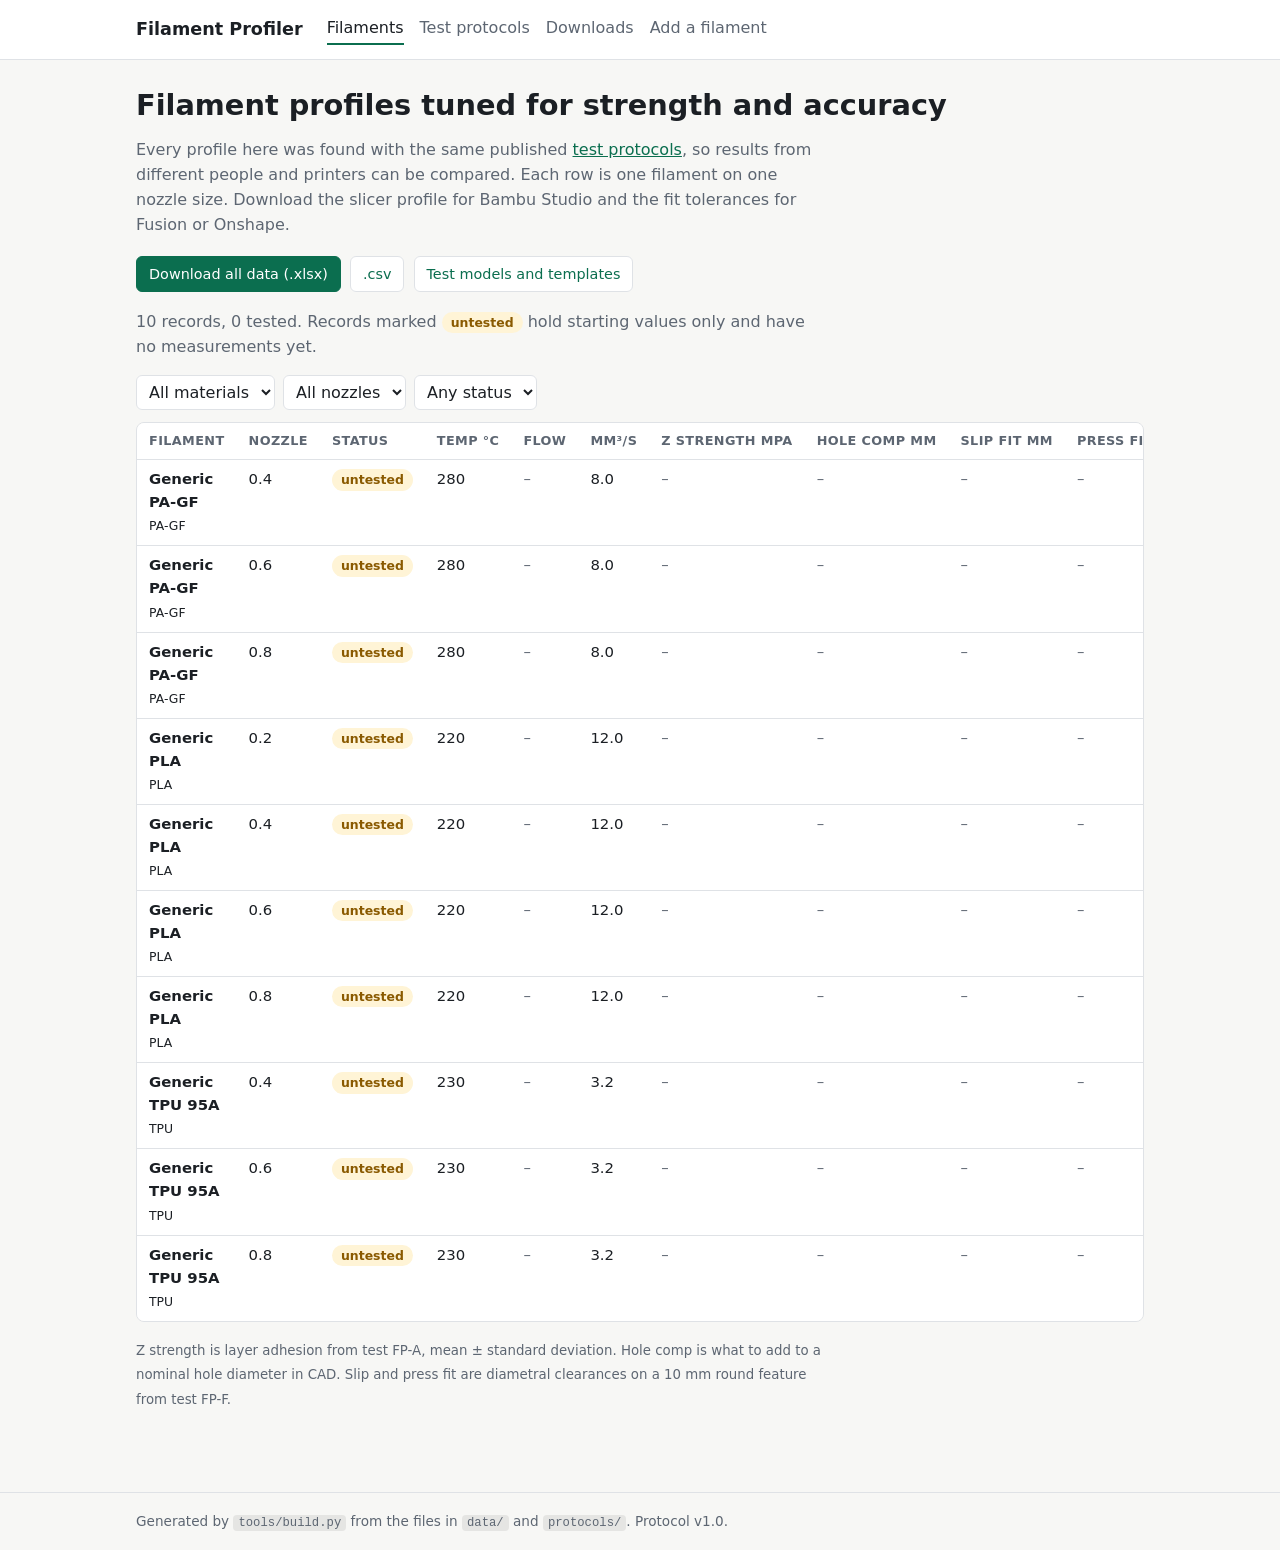
==== docs/index.html @ 7ae1a34a "Add Filament Profiler v1.0: test models, protocols, database tools and site Co-Authored-By: Claude F" ====
<!doctype html>
<html lang="en"><head><meta charset="utf-8">
<meta name="viewport" content="width=device-width,initial-scale=1">
<title>Filaments · Filament Profiler</title>
<link rel="stylesheet" href="style.css"></head>
<body><header><div class="wrap"><a class="brand" href="index.html">Filament Profiler</a><nav><a href="index.html" class=on>Filaments</a><a href="protocols.html">Test protocols</a><a href="downloads.html">Downloads</a><a href="add.html">Add a filament</a></nav></div></header>
<main><div class="wrap">
<h1>Filament profiles tuned for strength and accuracy</h1>
<p class="lead">Every profile here was found with the same published <a href="protocols.html">test protocols</a>, so results from different people and printers can be compared. Each row is one filament on one nozzle size. Download the slicer profile for Bambu Studio and the fit tolerances for Fusion or Onshape.</p>
<p><a class="btn primary" href="downloads/exports/filament-profiler.xlsx" download>Download all data (.xlsx)</a>
<a class="btn" href="downloads/exports/filament-profiler.csv" download>.csv</a>
<a class="btn" href="downloads.html">Test models and templates</a></p>
<p class="lead">10 records, 0 tested. Records marked <span class="pill untested">untested</span> hold starting values only and have no measurements yet.</p>
<div class="filters">
<select id="fm" aria-label="Material"><option value="">All materials</option><option>PA-GF</option><option>PLA</option><option>TPU</option></select>
<select id="fn" aria-label="Nozzle"><option value="">All nozzles</option><option value="0.2">0.2 mm</option><option value="0.4">0.4 mm</option><option value="0.6">0.6 mm</option><option value="0.8">0.8 mm</option></select>
<select id="fs" aria-label="Status"><option value="">Any status</option><option>tested</option><option>untested</option></select>
</div>
<div class="tablewrap"><table id="t"><thead><tr><th>Filament</th><th>Nozzle</th><th>Status</th><th>Temp °C</th><th>Flow</th><th>mm³/s</th><th>Z strength MPa</th><th>Hole comp mm</th><th>Slip fit mm</th><th>Press fit mm</th><th>Downloads</th></tr></thead>
<tbody><tr data-mat="PA-GF" data-noz="0.4" data-status="untested"><td><strong>Generic PA-GF</strong><br><small>PA-GF</small></td><td class="num">0.4</td><td><span class="pill untested">untested</span></td><td class="num">280</td><td class="num"><span class="empty">–</span></td><td class="num">8.0</td><td class="num"><span class="empty">–</span></td><td class="num"><span class="empty">–</span></td><td class="num"><span class="empty">–</span></td><td class="num"><span class="empty">–</span></td><td><a class="btn" href="downloads/exports/bambu/generic-pa-gf__0.4.json" download>Slicer profile</a></td></tr><tr data-mat="PA-GF" data-noz="0.6" data-status="untested"><td><strong>Generic PA-GF</strong><br><small>PA-GF</small></td><td class="num">0.6</td><td><span class="pill untested">untested</span></td><td class="num">280</td><td class="num"><span class="empty">–</span></td><td class="num">8.0</td><td class="num"><span class="empty">–</span></td><td class="num"><span class="empty">–</span></td><td class="num"><span class="empty">–</span></td><td class="num"><span class="empty">–</span></td><td><a class="btn" href="downloads/exports/bambu/generic-pa-gf__0.6.json" download>Slicer profile</a></td></tr><tr data-mat="PA-GF" data-noz="0.8" data-status="untested"><td><strong>Generic PA-GF</strong><br><small>PA-GF</small></td><td class="num">0.8</td><td><span class="pill untested">untested</span></td><td class="num">280</td><td class="num"><span class="empty">–</span></td><td class="num">8.0</td><td class="num"><span class="empty">–</span></td><td class="num"><span class="empty">–</span></td><td class="num"><span class="empty">–</span></td><td class="num"><span class="empty">–</span></td><td><a class="btn" href="downloads/exports/bambu/generic-pa-gf__0.8.json" download>Slicer profile</a></td></tr><tr data-mat="PLA" data-noz="0.2" data-status="untested"><td><strong>Generic PLA</strong><br><small>PLA</small></td><td class="num">0.2</td><td><span class="pill untested">untested</span></td><td class="num">220</td><td class="num"><span class="empty">–</span></td><td class="num">12.0</td><td class="num"><span class="empty">–</span></td><td class="num"><span class="empty">–</span></td><td class="num"><span class="empty">–</span></td><td class="num"><span class="empty">–</span></td><td><a class="btn" href="downloads/exports/bambu/generic-pla__0.2.json" download>Slicer profile</a></td></tr><tr data-mat="PLA" data-noz="0.4" data-status="untested"><td><strong>Generic PLA</strong><br><small>PLA</small></td><td class="num">0.4</td><td><span class="pill untested">untested</span></td><td class="num">220</td><td class="num"><span class="empty">–</span></td><td class="num">12.0</td><td class="num"><span class="empty">–</span></td><td class="num"><span class="empty">–</span></td><td class="num"><span class="empty">–</span></td><td class="num"><span class="empty">–</span></td><td><a class="btn" href="downloads/exports/bambu/generic-pla__0.4.json" download>Slicer profile</a></td></tr><tr data-mat="PLA" data-noz="0.6" data-status="untested"><td><strong>Generic PLA</strong><br><small>PLA</small></td><td class="num">0.6</td><td><span class="pill untested">untested</span></td><td class="num">220</td><td class="num"><span class="empty">–</span></td><td class="num">12.0</td><td class="num"><span class="empty">–</span></td><td class="num"><span class="empty">–</span></td><td class="num"><span class="empty">–</span></td><td class="num"><span class="empty">–</span></td><td><a class="btn" href="downloads/exports/bambu/generic-pla__0.6.json" download>Slicer profile</a></td></tr><tr data-mat="PLA" data-noz="0.8" data-status="untested"><td><strong>Generic PLA</strong><br><small>PLA</small></td><td class="num">0.8</td><td><span class="pill untested">untested</span></td><td class="num">220</td><td class="num"><span class="empty">–</span></td><td class="num">12.0</td><td class="num"><span class="empty">–</span></td><td class="num"><span class="empty">–</span></td><td class="num"><span class="empty">–</span></td><td class="num"><span class="empty">–</span></td><td><a class="btn" href="downloads/exports/bambu/generic-pla__0.8.json" download>Slicer profile</a></td></tr><tr data-mat="TPU" data-noz="0.4" data-status="untested"><td><strong>Generic TPU 95A</strong><br><small>TPU</small></td><td class="num">0.4</td><td><span class="pill untested">untested</span></td><td class="num">230</td><td class="num"><span class="empty">–</span></td><td class="num">3.2</td><td class="num"><span class="empty">–</span></td><td class="num"><span class="empty">–</span></td><td class="num"><span class="empty">–</span></td><td class="num"><span class="empty">–</span></td><td><a class="btn" href="downloads/exports/bambu/generic-tpu-95a__0.4.json" download>Slicer profile</a></td></tr><tr data-mat="TPU" data-noz="0.6" data-status="untested"><td><strong>Generic TPU 95A</strong><br><small>TPU</small></td><td class="num">0.6</td><td><span class="pill untested">untested</span></td><td class="num">230</td><td class="num"><span class="empty">–</span></td><td class="num">3.2</td><td class="num"><span class="empty">–</span></td><td class="num"><span class="empty">–</span></td><td class="num"><span class="empty">–</span></td><td class="num"><span class="empty">–</span></td><td><a class="btn" href="downloads/exports/bambu/generic-tpu-95a__0.6.json" download>Slicer profile</a></td></tr><tr data-mat="TPU" data-noz="0.8" data-status="untested"><td><strong>Generic TPU 95A</strong><br><small>TPU</small></td><td class="num">0.8</td><td><span class="pill untested">untested</span></td><td class="num">230</td><td class="num"><span class="empty">–</span></td><td class="num">3.2</td><td class="num"><span class="empty">–</span></td><td class="num"><span class="empty">–</span></td><td class="num"><span class="empty">–</span></td><td class="num"><span class="empty">–</span></td><td><a class="btn" href="downloads/exports/bambu/generic-tpu-95a__0.8.json" download>Slicer profile</a></td></tr></tbody></table></div>
<p class="lead"><small>Z strength is layer adhesion from test FP-A, mean ± standard deviation. Hole comp is what to add to a nominal hole diameter in CAD. Slip and press fit are diametral clearances on a 10 mm round feature from test FP-F.</small></p>
<script>
const f=['fm','fn','fs'].map(i=>document.getElementById(i));
function go(){document.querySelectorAll('#t tbody tr').forEach(r=>{
r.hidden=(f[0].value&&r.dataset.mat!==f[0].value)||(f[1].value&&r.dataset.noz!==f[1].value)||(f[2].value&&r.dataset.status!==f[2].value)})}
f.forEach(e=>e.addEventListener('change',go));
</script></div></main>
<footer><div class="wrap">Generated by <code>tools/build.py</code> from the files in <code>data/</code> and <code>protocols/</code>. Protocol v1.0.</div></footer>
</body></html>
---- docs/style.css ----
:root{--bg:#f7f7f5;--card:#fff;--ink:#1b1f24;--mute:#5d6672;--line:#dfe2e6;--accent:#0b6e4f;--accent-ink:#fff;--warn:#8a5a00;--warn-bg:#fff4d6}
@media (prefers-color-scheme:dark){:root{--bg:#14171a;--card:#1c2025;--ink:#e8eaed;--mute:#9aa3ad;--line:#2e343b;--accent:#4cc79a;--accent-ink:#0c1512;--warn:#f0c869;--warn-bg:#3a2f12}}
*{box-sizing:border-box}
body{margin:0;background:var(--bg);color:var(--ink);font:16px/1.55 system-ui,-apple-system,"Segoe UI",Roboto,sans-serif}
a{color:var(--accent)}
header{border-bottom:1px solid var(--line);background:var(--card)}
.wrap{max-width:1040px;margin:0 auto;padding:0 16px}
header .wrap{display:flex;flex-wrap:wrap;align-items:center;gap:8px 24px;padding-top:14px;padding-bottom:14px}
.brand{font-weight:700;font-size:1.1rem;text-decoration:none;color:var(--ink)}
nav{display:flex;flex-wrap:wrap;gap:4px 16px}
nav a{text-decoration:none;color:var(--mute);padding:2px 0;border-bottom:2px solid transparent}
nav a.on,nav a:hover{color:var(--ink);border-color:var(--accent)}
main{padding:28px 0 64px}
h1{font-size:1.8rem;line-height:1.2;margin:0 0 12px}
h2{font-size:1.25rem;margin:32px 0 10px}
h3{font-size:1.05rem;margin:22px 0 6px}
.lead{color:var(--mute);max-width:68ch}
.tablewrap{overflow-x:auto;border:1px solid var(--line);border-radius:8px;background:var(--card);margin:12px 0}
table{border-collapse:collapse;width:100%;font-size:.93rem}
th,td{padding:8px 12px;text-align:left;border-bottom:1px solid var(--line);vertical-align:top}
th{font-size:.8rem;text-transform:uppercase;letter-spacing:.03em;color:var(--mute);white-space:nowrap}
tr:last-child td{border-bottom:0}
td.num{font-variant-numeric:tabular-nums;white-space:nowrap}
code{background:rgba(127,127,127,.15);padding:1px 5px;border-radius:4px;font-size:.9em}
pre{background:var(--card);border:1px solid var(--line);border-radius:8px;padding:12px;overflow-x:auto}
pre code{background:none;padding:0}
.pill{display:inline-block;padding:1px 9px;border-radius:99px;font-size:.78rem;font-weight:600}
.pill.tested{background:var(--accent);color:var(--accent-ink)}
.pill.untested{background:var(--warn-bg);color:var(--warn)}
.btn{display:inline-block;padding:6px 12px;border-radius:6px;border:1px solid var(--line);background:var(--card);text-decoration:none;font-size:.9rem;margin:2px 4px 2px 0}
.btn.primary{background:var(--accent);color:var(--accent-ink);border-color:var(--accent)}
.grid{display:grid;grid-template-columns:repeat(auto-fit,minmax(230px,1fr));gap:12px;margin:14px 0}
.card{background:var(--card);border:1px solid var(--line);border-radius:8px;padding:14px 16px}
.card h3{margin:0 0 4px}
.card p{margin:0 0 8px;color:var(--mute);font-size:.93rem}
.filters{display:flex;flex-wrap:wrap;gap:8px;margin:12px 0}
select,input{font:inherit;padding:6px 8px;border:1px solid var(--line);border-radius:6px;background:var(--card);color:var(--ink)}
.empty{color:var(--mute)}
footer{border-top:1px solid var(--line);color:var(--mute);font-size:.85rem;padding:18px 0}
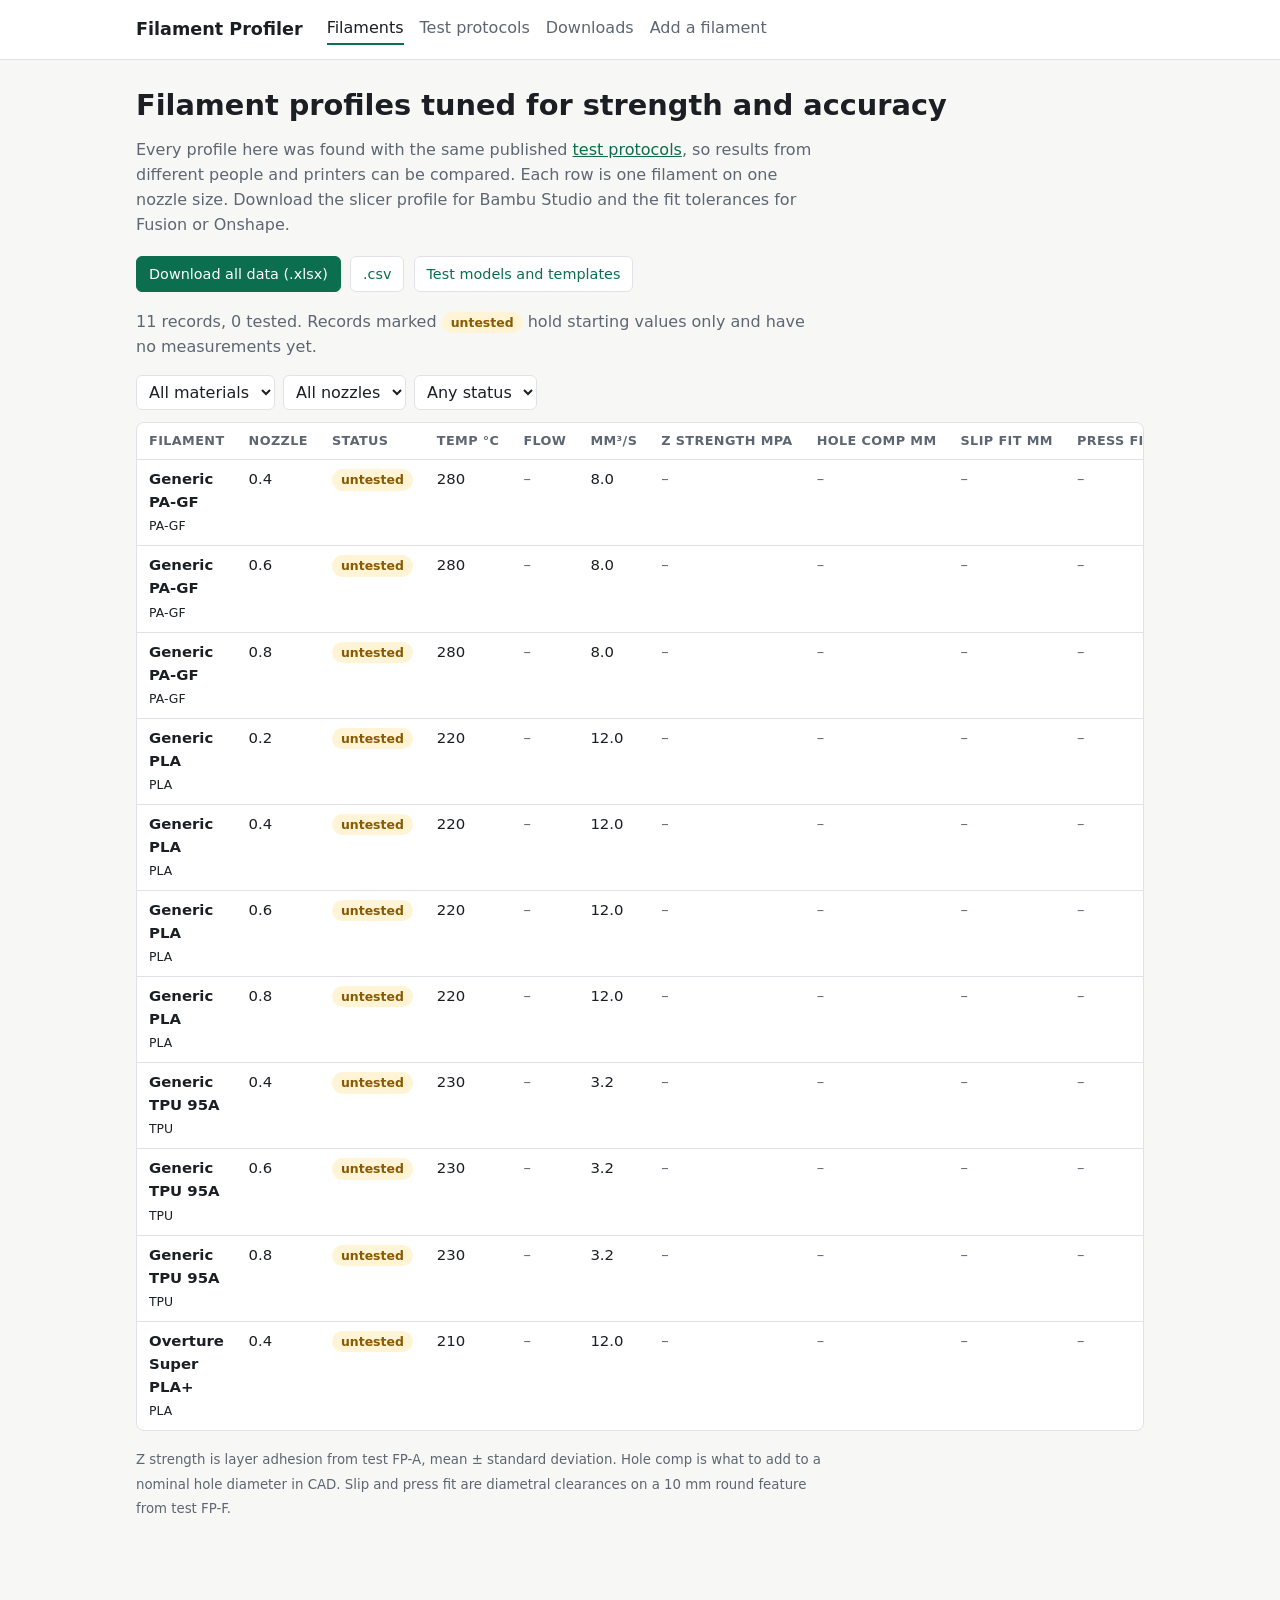
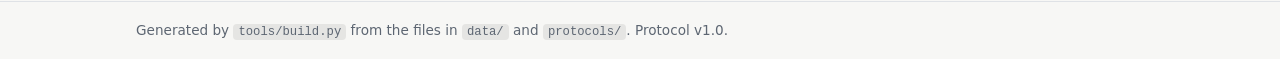
==== commit 4126e76e: "Add labeled Bambu Studio test plates for Overture Super PLA+ - tools/build_test_plates.py turns a te" ====
--- a/docs/index.html
+++ b/docs/index.html
@@ -10,14 +10,14 @@
 <p><a class="btn primary" href="downloads/exports/filament-profiler.xlsx" download>Download all data (.xlsx)</a>
 <a class="btn" href="downloads/exports/filament-profiler.csv" download>.csv</a>
 <a class="btn" href="downloads.html">Test models and templates</a></p>
-<p class="lead">10 records, 0 tested. Records marked <span class="pill untested">untested</span> hold starting values only and have no measurements yet.</p>
+<p class="lead">11 records, 0 tested. Records marked <span class="pill untested">untested</span> hold starting values only and have no measurements yet.</p>
 <div class="filters">
 <select id="fm" aria-label="Material"><option value="">All materials</option><option>PA-GF</option><option>PLA</option><option>TPU</option></select>
 <select id="fn" aria-label="Nozzle"><option value="">All nozzles</option><option value="0.2">0.2 mm</option><option value="0.4">0.4 mm</option><option value="0.6">0.6 mm</option><option value="0.8">0.8 mm</option></select>
 <select id="fs" aria-label="Status"><option value="">Any status</option><option>tested</option><option>untested</option></select>
 </div>
 <div class="tablewrap"><table id="t"><thead><tr><th>Filament</th><th>Nozzle</th><th>Status</th><th>Temp °C</th><th>Flow</th><th>mm³/s</th><th>Z strength MPa</th><th>Hole comp mm</th><th>Slip fit mm</th><th>Press fit mm</th><th>Downloads</th></tr></thead>
-<tbody><tr data-mat="PA-GF" data-noz="0.4" data-status="untested"><td><strong>Generic PA-GF</strong><br><small>PA-GF</small></td><td class="num">0.4</td><td><span class="pill untested">untested</span></td><td class="num">280</td><td class="num"><span class="empty">–</span></td><td class="num">8.0</td><td class="num"><span class="empty">–</span></td><td class="num"><span class="empty">–</span></td><td class="num"><span class="empty">–</span></td><td class="num"><span class="empty">–</span></td><td><a class="btn" href="downloads/exports/bambu/generic-pa-gf__0.4.json" download>Slicer profile</a></td></tr><tr data-mat="PA-GF" data-noz="0.6" data-status="untested"><td><strong>Generic PA-GF</strong><br><small>PA-GF</small></td><td class="num">0.6</td><td><span class="pill untested">untested</span></td><td class="num">280</td><td class="num"><span class="empty">–</span></td><td class="num">8.0</td><td class="num"><span class="empty">–</span></td><td class="num"><span class="empty">–</span></td><td class="num"><span class="empty">–</span></td><td class="num"><span class="empty">–</span></td><td><a class="btn" href="downloads/exports/bambu/generic-pa-gf__0.6.json" download>Slicer profile</a></td></tr><tr data-mat="PA-GF" data-noz="0.8" data-status="untested"><td><strong>Generic PA-GF</strong><br><small>PA-GF</small></td><td class="num">0.8</td><td><span class="pill untested">untested</span></td><td class="num">280</td><td class="num"><span class="empty">–</span></td><td class="num">8.0</td><td class="num"><span class="empty">–</span></td><td class="num"><span class="empty">–</span></td><td class="num"><span class="empty">–</span></td><td class="num"><span class="empty">–</span></td><td><a class="btn" href="downloads/exports/bambu/generic-pa-gf__0.8.json" download>Slicer profile</a></td></tr><tr data-mat="PLA" data-noz="0.2" data-status="untested"><td><strong>Generic PLA</strong><br><small>PLA</small></td><td class="num">0.2</td><td><span class="pill untested">untested</span></td><td class="num">220</td><td class="num"><span class="empty">–</span></td><td class="num">12.0</td><td class="num"><span class="empty">–</span></td><td class="num"><span class="empty">–</span></td><td class="num"><span class="empty">–</span></td><td class="num"><span class="empty">–</span></td><td><a class="btn" href="downloads/exports/bambu/generic-pla__0.2.json" download>Slicer profile</a></td></tr><tr data-mat="PLA" data-noz="0.4" data-status="untested"><td><strong>Generic PLA</strong><br><small>PLA</small></td><td class="num">0.4</td><td><span class="pill untested">untested</span></td><td class="num">220</td><td class="num"><span class="empty">–</span></td><td class="num">12.0</td><td class="num"><span class="empty">–</span></td><td class="num"><span class="empty">–</span></td><td class="num"><span class="empty">–</span></td><td class="num"><span class="empty">–</span></td><td><a class="btn" href="downloads/exports/bambu/generic-pla__0.4.json" download>Slicer profile</a></td></tr><tr data-mat="PLA" data-noz="0.6" data-status="untested"><td><strong>Generic PLA</strong><br><small>PLA</small></td><td class="num">0.6</td><td><span class="pill untested">untested</span></td><td class="num">220</td><td class="num"><span class="empty">–</span></td><td class="num">12.0</td><td class="num"><span class="empty">–</span></td><td class="num"><span class="empty">–</span></td><td class="num"><span class="empty">–</span></td><td class="num"><span class="empty">–</span></td><td><a class="btn" href="downloads/exports/bambu/generic-pla__0.6.json" download>Slicer profile</a></td></tr><tr data-mat="PLA" data-noz="0.8" data-status="untested"><td><strong>Generic PLA</strong><br><small>PLA</small></td><td class="num">0.8</td><td><span class="pill untested">untested</span></td><td class="num">220</td><td class="num"><span class="empty">–</span></td><td class="num">12.0</td><td class="num"><span class="empty">–</span></td><td class="num"><span class="empty">–</span></td><td class="num"><span class="empty">–</span></td><td class="num"><span class="empty">–</span></td><td><a class="btn" href="downloads/exports/bambu/generic-pla__0.8.json" download>Slicer profile</a></td></tr><tr data-mat="TPU" data-noz="0.4" data-status="untested"><td><strong>Generic TPU 95A</strong><br><small>TPU</small></td><td class="num">0.4</td><td><span class="pill untested">untested</span></td><td class="num">230</td><td class="num"><span class="empty">–</span></td><td class="num">3.2</td><td class="num"><span class="empty">–</span></td><td class="num"><span class="empty">–</span></td><td class="num"><span class="empty">–</span></td><td class="num"><span class="empty">–</span></td><td><a class="btn" href="downloads/exports/bambu/generic-tpu-95a__0.4.json" download>Slicer profile</a></td></tr><tr data-mat="TPU" data-noz="0.6" data-status="untested"><td><strong>Generic TPU 95A</strong><br><small>TPU</small></td><td class="num">0.6</td><td><span class="pill untested">untested</span></td><td class="num">230</td><td class="num"><span class="empty">–</span></td><td class="num">3.2</td><td class="num"><span class="empty">–</span></td><td class="num"><span class="empty">–</span></td><td class="num"><span class="empty">–</span></td><td class="num"><span class="empty">–</span></td><td><a class="btn" href="downloads/exports/bambu/generic-tpu-95a__0.6.json" download>Slicer profile</a></td></tr><tr data-mat="TPU" data-noz="0.8" data-status="untested"><td><strong>Generic TPU 95A</strong><br><small>TPU</small></td><td class="num">0.8</td><td><span class="pill untested">untested</span></td><td class="num">230</td><td class="num"><span class="empty">–</span></td><td class="num">3.2</td><td class="num"><span class="empty">–</span></td><td class="num"><span class="empty">–</span></td><td class="num"><span class="empty">–</span></td><td class="num"><span class="empty">–</span></td><td><a class="btn" href="downloads/exports/bambu/generic-tpu-95a__0.8.json" download>Slicer profile</a></td></tr></tbody></table></div>
+<tbody><tr data-mat="PA-GF" data-noz="0.4" data-status="untested"><td><strong>Generic PA-GF</strong><br><small>PA-GF</small></td><td class="num">0.4</td><td><span class="pill untested">untested</span></td><td class="num">280</td><td class="num"><span class="empty">–</span></td><td class="num">8.0</td><td class="num"><span class="empty">–</span></td><td class="num"><span class="empty">–</span></td><td class="num"><span class="empty">–</span></td><td class="num"><span class="empty">–</span></td><td><a class="btn" href="downloads/exports/bambu/generic-pa-gf__0.4.json" download>Slicer profile</a></td></tr><tr data-mat="PA-GF" data-noz="0.6" data-status="untested"><td><strong>Generic PA-GF</strong><br><small>PA-GF</small></td><td class="num">0.6</td><td><span class="pill untested">untested</span></td><td class="num">280</td><td class="num"><span class="empty">–</span></td><td class="num">8.0</td><td class="num"><span class="empty">–</span></td><td class="num"><span class="empty">–</span></td><td class="num"><span class="empty">–</span></td><td class="num"><span class="empty">–</span></td><td><a class="btn" href="downloads/exports/bambu/generic-pa-gf__0.6.json" download>Slicer profile</a></td></tr><tr data-mat="PA-GF" data-noz="0.8" data-status="untested"><td><strong>Generic PA-GF</strong><br><small>PA-GF</small></td><td class="num">0.8</td><td><span class="pill untested">untested</span></td><td class="num">280</td><td class="num"><span class="empty">–</span></td><td class="num">8.0</td><td class="num"><span class="empty">–</span></td><td class="num"><span class="empty">–</span></td><td class="num"><span class="empty">–</span></td><td class="num"><span class="empty">–</span></td><td><a class="btn" href="downloads/exports/bambu/generic-pa-gf__0.8.json" download>Slicer profile</a></td></tr><tr data-mat="PLA" data-noz="0.2" data-status="untested"><td><strong>Generic PLA</strong><br><small>PLA</small></td><td class="num">0.2</td><td><span class="pill untested">untested</span></td><td class="num">220</td><td class="num"><span class="empty">–</span></td><td class="num">12.0</td><td class="num"><span class="empty">–</span></td><td class="num"><span class="empty">–</span></td><td class="num"><span class="empty">–</span></td><td class="num"><span class="empty">–</span></td><td><a class="btn" href="downloads/exports/bambu/generic-pla__0.2.json" download>Slicer profile</a></td></tr><tr data-mat="PLA" data-noz="0.4" data-status="untested"><td><strong>Generic PLA</strong><br><small>PLA</small></td><td class="num">0.4</td><td><span class="pill untested">untested</span></td><td class="num">220</td><td class="num"><span class="empty">–</span></td><td class="num">12.0</td><td class="num"><span class="empty">–</span></td><td class="num"><span class="empty">–</span></td><td class="num"><span class="empty">–</span></td><td class="num"><span class="empty">–</span></td><td><a class="btn" href="downloads/exports/bambu/generic-pla__0.4.json" download>Slicer profile</a></td></tr><tr data-mat="PLA" data-noz="0.6" data-status="untested"><td><strong>Generic PLA</strong><br><small>PLA</small></td><td class="num">0.6</td><td><span class="pill untested">untested</span></td><td class="num">220</td><td class="num"><span class="empty">–</span></td><td class="num">12.0</td><td class="num"><span class="empty">–</span></td><td class="num"><span class="empty">–</span></td><td class="num"><span class="empty">–</span></td><td class="num"><span class="empty">–</span></td><td><a class="btn" href="downloads/exports/bambu/generic-pla__0.6.json" download>Slicer profile</a></td></tr><tr data-mat="PLA" data-noz="0.8" data-status="untested"><td><strong>Generic PLA</strong><br><small>PLA</small></td><td class="num">0.8</td><td><span class="pill untested">untested</span></td><td class="num">220</td><td class="num"><span class="empty">–</span></td><td class="num">12.0</td><td class="num"><span class="empty">–</span></td><td class="num"><span class="empty">–</span></td><td class="num"><span class="empty">–</span></td><td class="num"><span class="empty">–</span></td><td><a class="btn" href="downloads/exports/bambu/generic-pla__0.8.json" download>Slicer profile</a></td></tr><tr data-mat="TPU" data-noz="0.4" data-status="untested"><td><strong>Generic TPU 95A</strong><br><small>TPU</small></td><td class="num">0.4</td><td><span class="pill untested">untested</span></td><td class="num">230</td><td class="num"><span class="empty">–</span></td><td class="num">3.2</td><td class="num"><span class="empty">–</span></td><td class="num"><span class="empty">–</span></td><td class="num"><span class="empty">–</span></td><td class="num"><span class="empty">–</span></td><td><a class="btn" href="downloads/exports/bambu/generic-tpu-95a__0.4.json" download>Slicer profile</a></td></tr><tr data-mat="TPU" data-noz="0.6" data-status="untested"><td><strong>Generic TPU 95A</strong><br><small>TPU</small></td><td class="num">0.6</td><td><span class="pill untested">untested</span></td><td class="num">230</td><td class="num"><span class="empty">–</span></td><td class="num">3.2</td><td class="num"><span class="empty">–</span></td><td class="num"><span class="empty">–</span></td><td class="num"><span class="empty">–</span></td><td class="num"><span class="empty">–</span></td><td><a class="btn" href="downloads/exports/bambu/generic-tpu-95a__0.6.json" download>Slicer profile</a></td></tr><tr data-mat="TPU" data-noz="0.8" data-status="untested"><td><strong>Generic TPU 95A</strong><br><small>TPU</small></td><td class="num">0.8</td><td><span class="pill untested">untested</span></td><td class="num">230</td><td class="num"><span class="empty">–</span></td><td class="num">3.2</td><td class="num"><span class="empty">–</span></td><td class="num"><span class="empty">–</span></td><td class="num"><span class="empty">–</span></td><td class="num"><span class="empty">–</span></td><td><a class="btn" href="downloads/exports/bambu/generic-tpu-95a__0.8.json" download>Slicer profile</a></td></tr><tr data-mat="PLA" data-noz="0.4" data-status="untested"><td><strong>Overture Super PLA+</strong><br><small>PLA</small></td><td class="num">0.4</td><td><span class="pill untested">untested</span></td><td class="num">210</td><td class="num"><span class="empty">–</span></td><td class="num">12.0</td><td class="num"><span class="empty">–</span></td><td class="num"><span class="empty">–</span></td><td class="num"><span class="empty">–</span></td><td class="num"><span class="empty">–</span></td><td><a class="btn" href="downloads/exports/bambu/overture-super-pla-plus__0.4.json" download>Slicer profile</a></td></tr></tbody></table></div>
 <p class="lead"><small>Z strength is layer adhesion from test FP-A, mean ± standard deviation. Hole comp is what to add to a nominal hole diameter in CAD. Slip and press fit are diametral clearances on a 10 mm round feature from test FP-F.</small></p>
 <script>
 const f=['fm','fn','fs'].map(i=>document.getElementById(i));
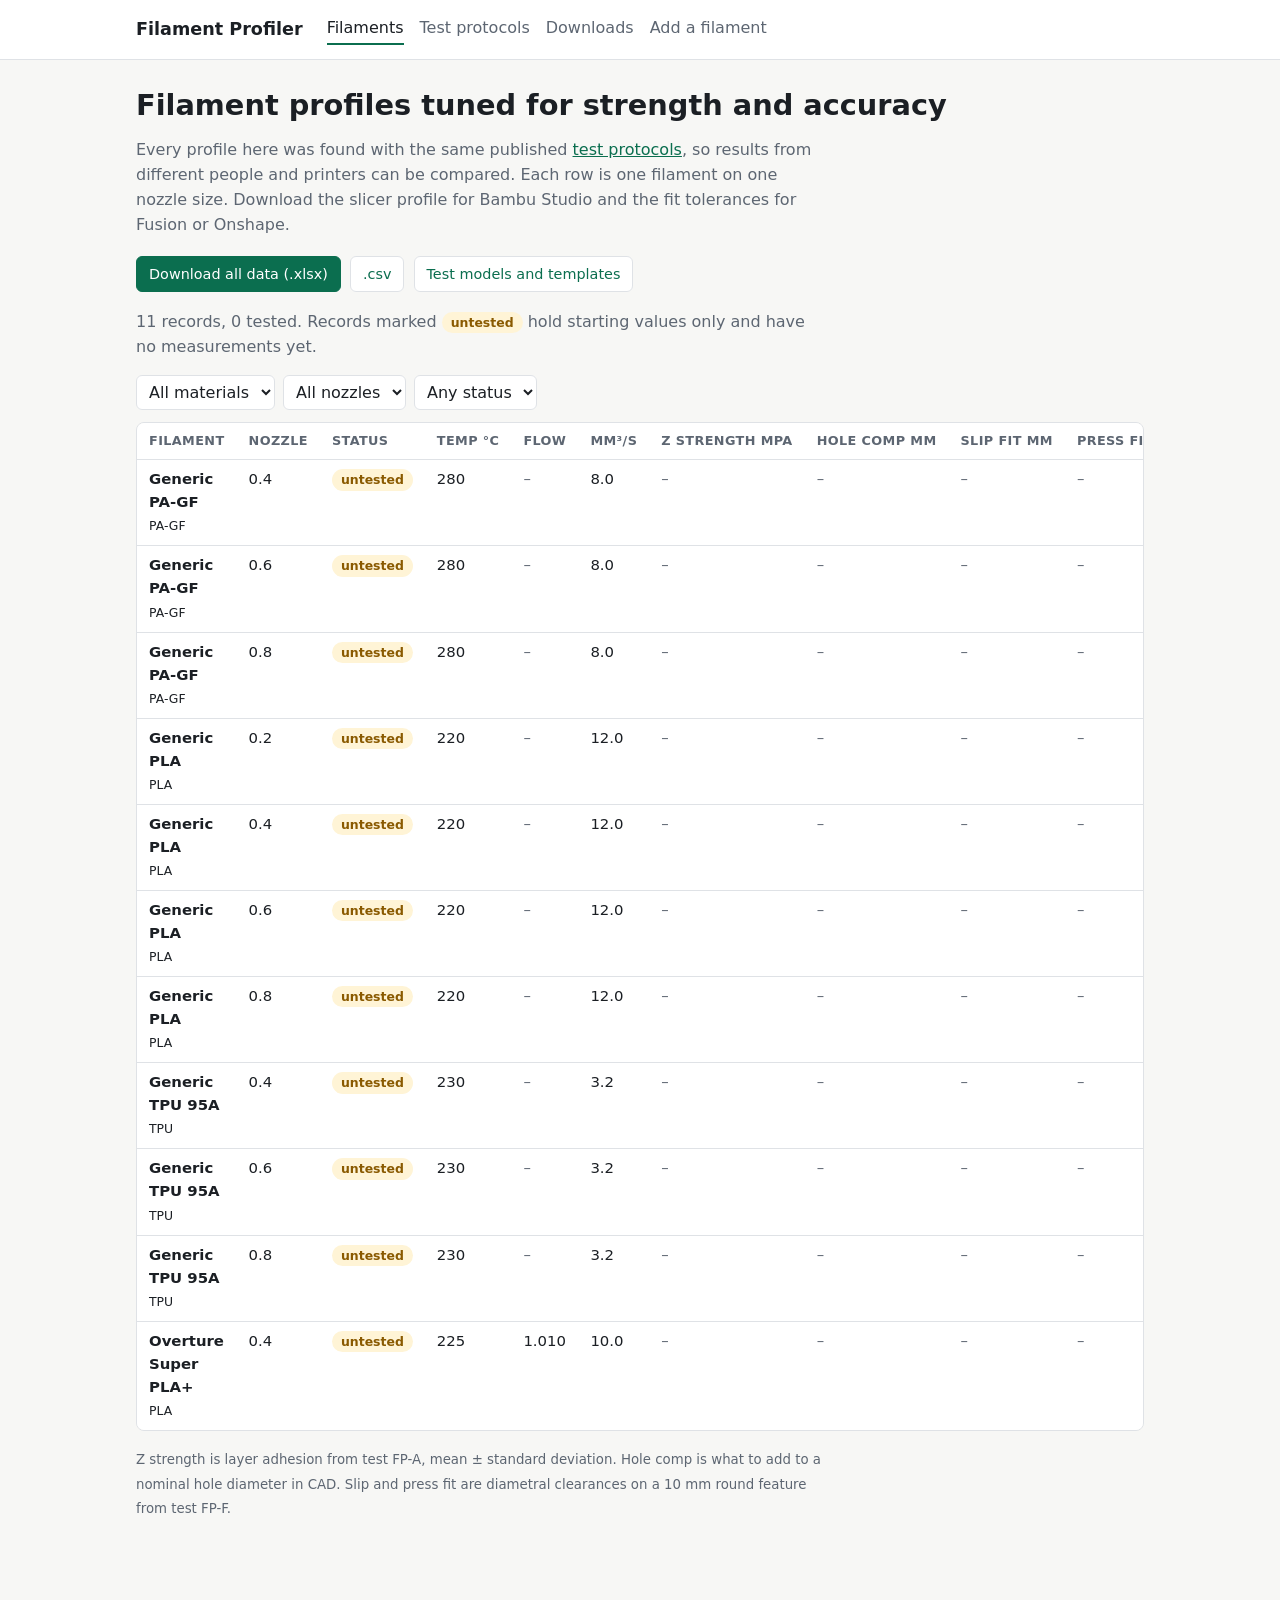
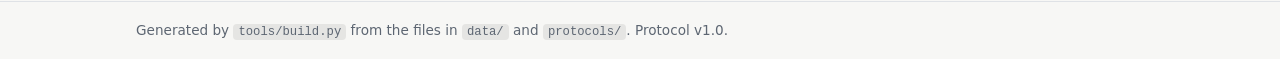
==== commit f293884e: "Replace test plates with max-strength Super PLA+ presets for the H3C - presets/bambu: importable Bam" ====
--- a/docs/index.html
+++ b/docs/index.html
@@ -17,7 +17,7 @@
 <select id="fs" aria-label="Status"><option value="">Any status</option><option>tested</option><option>untested</option></select>
 </div>
 <div class="tablewrap"><table id="t"><thead><tr><th>Filament</th><th>Nozzle</th><th>Status</th><th>Temp °C</th><th>Flow</th><th>mm³/s</th><th>Z strength MPa</th><th>Hole comp mm</th><th>Slip fit mm</th><th>Press fit mm</th><th>Downloads</th></tr></thead>
-<tbody><tr data-mat="PA-GF" data-noz="0.4" data-status="untested"><td><strong>Generic PA-GF</strong><br><small>PA-GF</small></td><td class="num">0.4</td><td><span class="pill untested">untested</span></td><td class="num">280</td><td class="num"><span class="empty">–</span></td><td class="num">8.0</td><td class="num"><span class="empty">–</span></td><td class="num"><span class="empty">–</span></td><td class="num"><span class="empty">–</span></td><td class="num"><span class="empty">–</span></td><td><a class="btn" href="downloads/exports/bambu/generic-pa-gf__0.4.json" download>Slicer profile</a></td></tr><tr data-mat="PA-GF" data-noz="0.6" data-status="untested"><td><strong>Generic PA-GF</strong><br><small>PA-GF</small></td><td class="num">0.6</td><td><span class="pill untested">untested</span></td><td class="num">280</td><td class="num"><span class="empty">–</span></td><td class="num">8.0</td><td class="num"><span class="empty">–</span></td><td class="num"><span class="empty">–</span></td><td class="num"><span class="empty">–</span></td><td class="num"><span class="empty">–</span></td><td><a class="btn" href="downloads/exports/bambu/generic-pa-gf__0.6.json" download>Slicer profile</a></td></tr><tr data-mat="PA-GF" data-noz="0.8" data-status="untested"><td><strong>Generic PA-GF</strong><br><small>PA-GF</small></td><td class="num">0.8</td><td><span class="pill untested">untested</span></td><td class="num">280</td><td class="num"><span class="empty">–</span></td><td class="num">8.0</td><td class="num"><span class="empty">–</span></td><td class="num"><span class="empty">–</span></td><td class="num"><span class="empty">–</span></td><td class="num"><span class="empty">–</span></td><td><a class="btn" href="downloads/exports/bambu/generic-pa-gf__0.8.json" download>Slicer profile</a></td></tr><tr data-mat="PLA" data-noz="0.2" data-status="untested"><td><strong>Generic PLA</strong><br><small>PLA</small></td><td class="num">0.2</td><td><span class="pill untested">untested</span></td><td class="num">220</td><td class="num"><span class="empty">–</span></td><td class="num">12.0</td><td class="num"><span class="empty">–</span></td><td class="num"><span class="empty">–</span></td><td class="num"><span class="empty">–</span></td><td class="num"><span class="empty">–</span></td><td><a class="btn" href="downloads/exports/bambu/generic-pla__0.2.json" download>Slicer profile</a></td></tr><tr data-mat="PLA" data-noz="0.4" data-status="untested"><td><strong>Generic PLA</strong><br><small>PLA</small></td><td class="num">0.4</td><td><span class="pill untested">untested</span></td><td class="num">220</td><td class="num"><span class="empty">–</span></td><td class="num">12.0</td><td class="num"><span class="empty">–</span></td><td class="num"><span class="empty">–</span></td><td class="num"><span class="empty">–</span></td><td class="num"><span class="empty">–</span></td><td><a class="btn" href="downloads/exports/bambu/generic-pla__0.4.json" download>Slicer profile</a></td></tr><tr data-mat="PLA" data-noz="0.6" data-status="untested"><td><strong>Generic PLA</strong><br><small>PLA</small></td><td class="num">0.6</td><td><span class="pill untested">untested</span></td><td class="num">220</td><td class="num"><span class="empty">–</span></td><td class="num">12.0</td><td class="num"><span class="empty">–</span></td><td class="num"><span class="empty">–</span></td><td class="num"><span class="empty">–</span></td><td class="num"><span class="empty">–</span></td><td><a class="btn" href="downloads/exports/bambu/generic-pla__0.6.json" download>Slicer profile</a></td></tr><tr data-mat="PLA" data-noz="0.8" data-status="untested"><td><strong>Generic PLA</strong><br><small>PLA</small></td><td class="num">0.8</td><td><span class="pill untested">untested</span></td><td class="num">220</td><td class="num"><span class="empty">–</span></td><td class="num">12.0</td><td class="num"><span class="empty">–</span></td><td class="num"><span class="empty">–</span></td><td class="num"><span class="empty">–</span></td><td class="num"><span class="empty">–</span></td><td><a class="btn" href="downloads/exports/bambu/generic-pla__0.8.json" download>Slicer profile</a></td></tr><tr data-mat="TPU" data-noz="0.4" data-status="untested"><td><strong>Generic TPU 95A</strong><br><small>TPU</small></td><td class="num">0.4</td><td><span class="pill untested">untested</span></td><td class="num">230</td><td class="num"><span class="empty">–</span></td><td class="num">3.2</td><td class="num"><span class="empty">–</span></td><td class="num"><span class="empty">–</span></td><td class="num"><span class="empty">–</span></td><td class="num"><span class="empty">–</span></td><td><a class="btn" href="downloads/exports/bambu/generic-tpu-95a__0.4.json" download>Slicer profile</a></td></tr><tr data-mat="TPU" data-noz="0.6" data-status="untested"><td><strong>Generic TPU 95A</strong><br><small>TPU</small></td><td class="num">0.6</td><td><span class="pill untested">untested</span></td><td class="num">230</td><td class="num"><span class="empty">–</span></td><td class="num">3.2</td><td class="num"><span class="empty">–</span></td><td class="num"><span class="empty">–</span></td><td class="num"><span class="empty">–</span></td><td class="num"><span class="empty">–</span></td><td><a class="btn" href="downloads/exports/bambu/generic-tpu-95a__0.6.json" download>Slicer profile</a></td></tr><tr data-mat="TPU" data-noz="0.8" data-status="untested"><td><strong>Generic TPU 95A</strong><br><small>TPU</small></td><td class="num">0.8</td><td><span class="pill untested">untested</span></td><td class="num">230</td><td class="num"><span class="empty">–</span></td><td class="num">3.2</td><td class="num"><span class="empty">–</span></td><td class="num"><span class="empty">–</span></td><td class="num"><span class="empty">–</span></td><td class="num"><span class="empty">–</span></td><td><a class="btn" href="downloads/exports/bambu/generic-tpu-95a__0.8.json" download>Slicer profile</a></td></tr><tr data-mat="PLA" data-noz="0.4" data-status="untested"><td><strong>Overture Super PLA+</strong><br><small>PLA</small></td><td class="num">0.4</td><td><span class="pill untested">untested</span></td><td class="num">210</td><td class="num"><span class="empty">–</span></td><td class="num">12.0</td><td class="num"><span class="empty">–</span></td><td class="num"><span class="empty">–</span></td><td class="num"><span class="empty">–</span></td><td class="num"><span class="empty">–</span></td><td><a class="btn" href="downloads/exports/bambu/overture-super-pla-plus__0.4.json" download>Slicer profile</a></td></tr></tbody></table></div>
+<tbody><tr data-mat="PA-GF" data-noz="0.4" data-status="untested"><td><strong>Generic PA-GF</strong><br><small>PA-GF</small></td><td class="num">0.4</td><td><span class="pill untested">untested</span></td><td class="num">280</td><td class="num"><span class="empty">–</span></td><td class="num">8.0</td><td class="num"><span class="empty">–</span></td><td class="num"><span class="empty">–</span></td><td class="num"><span class="empty">–</span></td><td class="num"><span class="empty">–</span></td><td><a class="btn" href="downloads/exports/bambu/generic-pa-gf__0.4.json" download>Slicer profile</a></td></tr><tr data-mat="PA-GF" data-noz="0.6" data-status="untested"><td><strong>Generic PA-GF</strong><br><small>PA-GF</small></td><td class="num">0.6</td><td><span class="pill untested">untested</span></td><td class="num">280</td><td class="num"><span class="empty">–</span></td><td class="num">8.0</td><td class="num"><span class="empty">–</span></td><td class="num"><span class="empty">–</span></td><td class="num"><span class="empty">–</span></td><td class="num"><span class="empty">–</span></td><td><a class="btn" href="downloads/exports/bambu/generic-pa-gf__0.6.json" download>Slicer profile</a></td></tr><tr data-mat="PA-GF" data-noz="0.8" data-status="untested"><td><strong>Generic PA-GF</strong><br><small>PA-GF</small></td><td class="num">0.8</td><td><span class="pill untested">untested</span></td><td class="num">280</td><td class="num"><span class="empty">–</span></td><td class="num">8.0</td><td class="num"><span class="empty">–</span></td><td class="num"><span class="empty">–</span></td><td class="num"><span class="empty">–</span></td><td class="num"><span class="empty">–</span></td><td><a class="btn" href="downloads/exports/bambu/generic-pa-gf__0.8.json" download>Slicer profile</a></td></tr><tr data-mat="PLA" data-noz="0.2" data-status="untested"><td><strong>Generic PLA</strong><br><small>PLA</small></td><td class="num">0.2</td><td><span class="pill untested">untested</span></td><td class="num">220</td><td class="num"><span class="empty">–</span></td><td class="num">12.0</td><td class="num"><span class="empty">–</span></td><td class="num"><span class="empty">–</span></td><td class="num"><span class="empty">–</span></td><td class="num"><span class="empty">–</span></td><td><a class="btn" href="downloads/exports/bambu/generic-pla__0.2.json" download>Slicer profile</a></td></tr><tr data-mat="PLA" data-noz="0.4" data-status="untested"><td><strong>Generic PLA</strong><br><small>PLA</small></td><td class="num">0.4</td><td><span class="pill untested">untested</span></td><td class="num">220</td><td class="num"><span class="empty">–</span></td><td class="num">12.0</td><td class="num"><span class="empty">–</span></td><td class="num"><span class="empty">–</span></td><td class="num"><span class="empty">–</span></td><td class="num"><span class="empty">–</span></td><td><a class="btn" href="downloads/exports/bambu/generic-pla__0.4.json" download>Slicer profile</a></td></tr><tr data-mat="PLA" data-noz="0.6" data-status="untested"><td><strong>Generic PLA</strong><br><small>PLA</small></td><td class="num">0.6</td><td><span class="pill untested">untested</span></td><td class="num">220</td><td class="num"><span class="empty">–</span></td><td class="num">12.0</td><td class="num"><span class="empty">–</span></td><td class="num"><span class="empty">–</span></td><td class="num"><span class="empty">–</span></td><td class="num"><span class="empty">–</span></td><td><a class="btn" href="downloads/exports/bambu/generic-pla__0.6.json" download>Slicer profile</a></td></tr><tr data-mat="PLA" data-noz="0.8" data-status="untested"><td><strong>Generic PLA</strong><br><small>PLA</small></td><td class="num">0.8</td><td><span class="pill untested">untested</span></td><td class="num">220</td><td class="num"><span class="empty">–</span></td><td class="num">12.0</td><td class="num"><span class="empty">–</span></td><td class="num"><span class="empty">–</span></td><td class="num"><span class="empty">–</span></td><td class="num"><span class="empty">–</span></td><td><a class="btn" href="downloads/exports/bambu/generic-pla__0.8.json" download>Slicer profile</a></td></tr><tr data-mat="TPU" data-noz="0.4" data-status="untested"><td><strong>Generic TPU 95A</strong><br><small>TPU</small></td><td class="num">0.4</td><td><span class="pill untested">untested</span></td><td class="num">230</td><td class="num"><span class="empty">–</span></td><td class="num">3.2</td><td class="num"><span class="empty">–</span></td><td class="num"><span class="empty">–</span></td><td class="num"><span class="empty">–</span></td><td class="num"><span class="empty">–</span></td><td><a class="btn" href="downloads/exports/bambu/generic-tpu-95a__0.4.json" download>Slicer profile</a></td></tr><tr data-mat="TPU" data-noz="0.6" data-status="untested"><td><strong>Generic TPU 95A</strong><br><small>TPU</small></td><td class="num">0.6</td><td><span class="pill untested">untested</span></td><td class="num">230</td><td class="num"><span class="empty">–</span></td><td class="num">3.2</td><td class="num"><span class="empty">–</span></td><td class="num"><span class="empty">–</span></td><td class="num"><span class="empty">–</span></td><td class="num"><span class="empty">–</span></td><td><a class="btn" href="downloads/exports/bambu/generic-tpu-95a__0.6.json" download>Slicer profile</a></td></tr><tr data-mat="TPU" data-noz="0.8" data-status="untested"><td><strong>Generic TPU 95A</strong><br><small>TPU</small></td><td class="num">0.8</td><td><span class="pill untested">untested</span></td><td class="num">230</td><td class="num"><span class="empty">–</span></td><td class="num">3.2</td><td class="num"><span class="empty">–</span></td><td class="num"><span class="empty">–</span></td><td class="num"><span class="empty">–</span></td><td class="num"><span class="empty">–</span></td><td><a class="btn" href="downloads/exports/bambu/generic-tpu-95a__0.8.json" download>Slicer profile</a></td></tr><tr data-mat="PLA" data-noz="0.4" data-status="untested"><td><strong>Overture Super PLA+</strong><br><small>PLA</small></td><td class="num">0.4</td><td><span class="pill untested">untested</span></td><td class="num">225</td><td class="num">1.010</td><td class="num">10.0</td><td class="num"><span class="empty">–</span></td><td class="num"><span class="empty">–</span></td><td class="num"><span class="empty">–</span></td><td class="num"><span class="empty">–</span></td><td><a class="btn" href="downloads/exports/bambu/overture-super-pla-plus__0.4.json" download>Slicer profile</a></td></tr></tbody></table></div>
 <p class="lead"><small>Z strength is layer adhesion from test FP-A, mean ± standard deviation. Hole comp is what to add to a nominal hole diameter in CAD. Slip and press fit are diametral clearances on a 10 mm round feature from test FP-F.</small></p>
 <script>
 const f=['fm','fn','fs'].map(i=>document.getElementById(i));
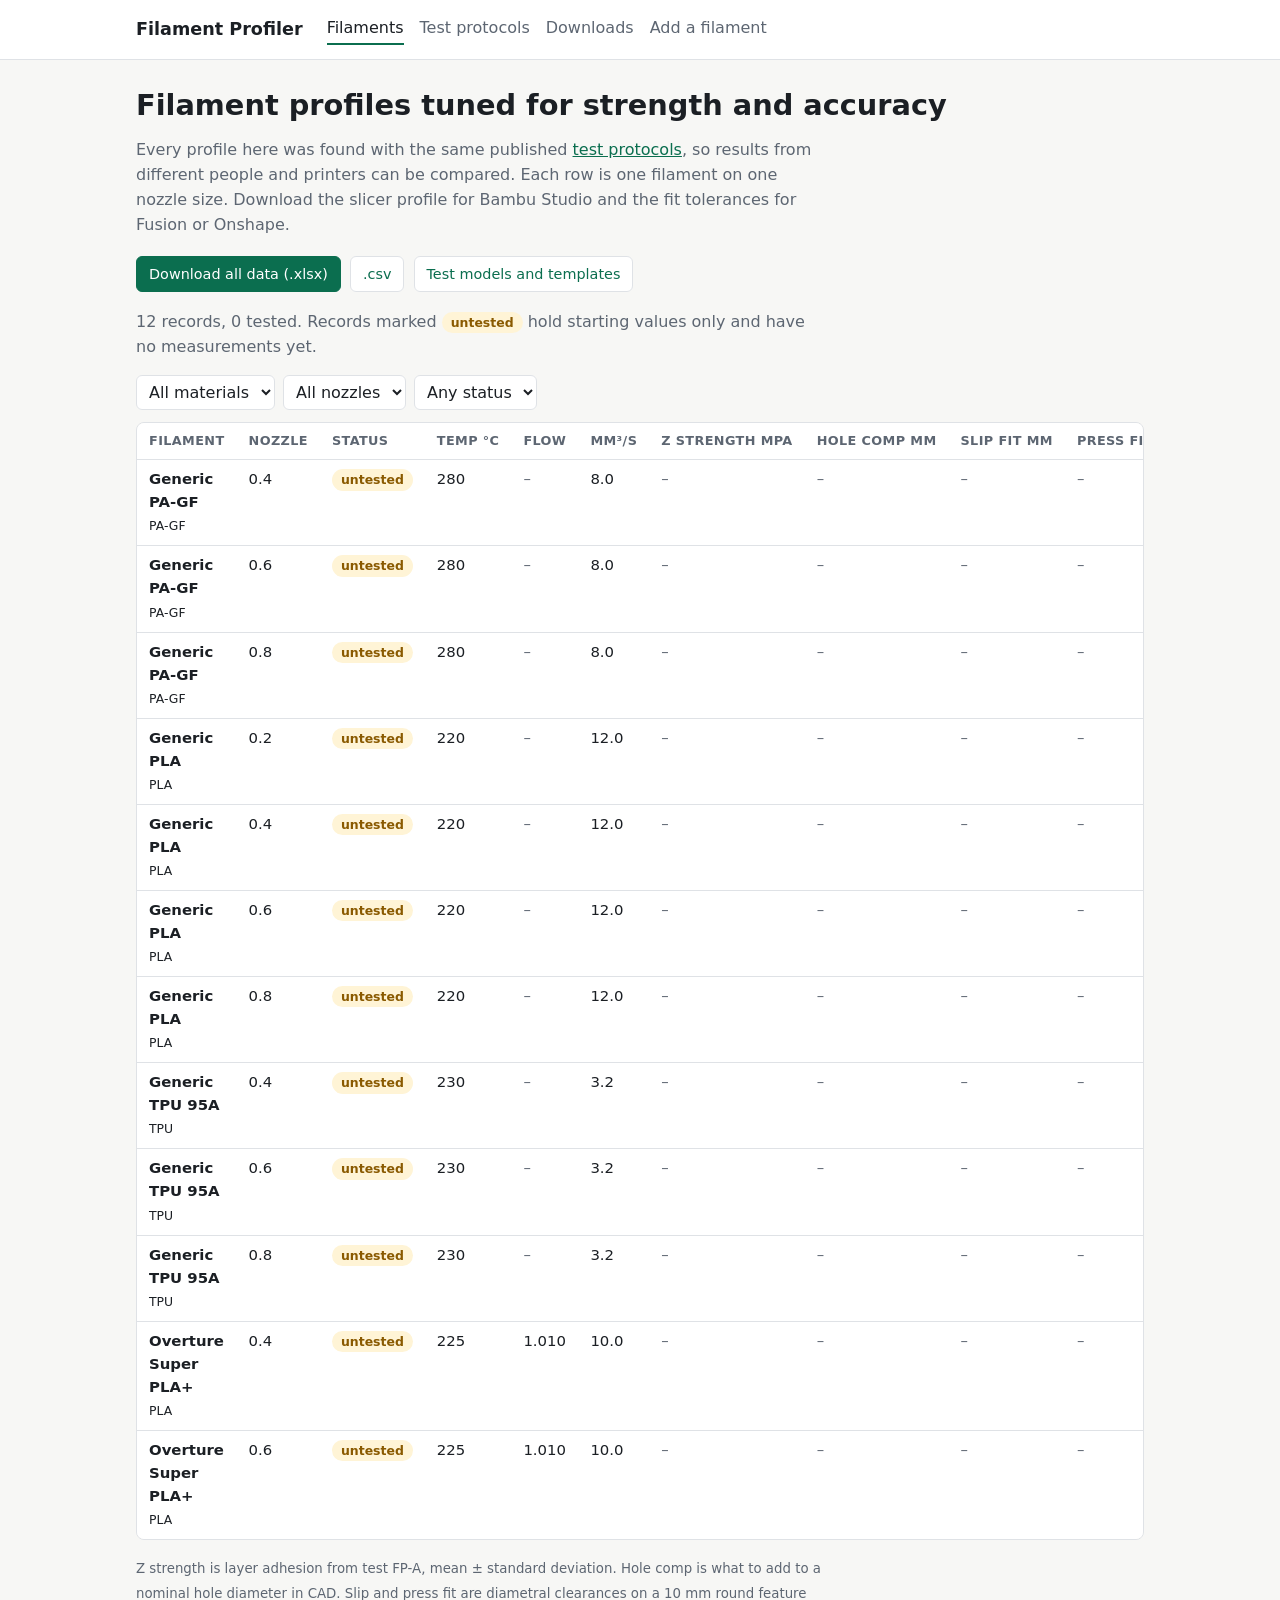
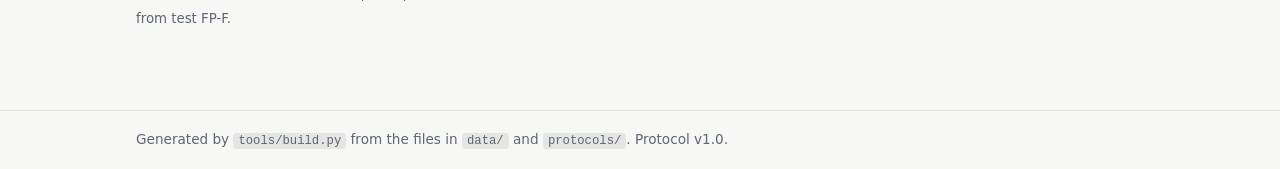
==== commit ef392f16: "Add 0.6 mm nozzle versions of the Super PLA+ max-strength presets Process preset inherits 0.24mm Bal" ====
--- a/docs/index.html
+++ b/docs/index.html
@@ -10,14 +10,14 @@
 <p><a class="btn primary" href="downloads/exports/filament-profiler.xlsx" download>Download all data (.xlsx)</a>
 <a class="btn" href="downloads/exports/filament-profiler.csv" download>.csv</a>
 <a class="btn" href="downloads.html">Test models and templates</a></p>
-<p class="lead">11 records, 0 tested. Records marked <span class="pill untested">untested</span> hold starting values only and have no measurements yet.</p>
+<p class="lead">12 records, 0 tested. Records marked <span class="pill untested">untested</span> hold starting values only and have no measurements yet.</p>
 <div class="filters">
 <select id="fm" aria-label="Material"><option value="">All materials</option><option>PA-GF</option><option>PLA</option><option>TPU</option></select>
 <select id="fn" aria-label="Nozzle"><option value="">All nozzles</option><option value="0.2">0.2 mm</option><option value="0.4">0.4 mm</option><option value="0.6">0.6 mm</option><option value="0.8">0.8 mm</option></select>
 <select id="fs" aria-label="Status"><option value="">Any status</option><option>tested</option><option>untested</option></select>
 </div>
 <div class="tablewrap"><table id="t"><thead><tr><th>Filament</th><th>Nozzle</th><th>Status</th><th>Temp °C</th><th>Flow</th><th>mm³/s</th><th>Z strength MPa</th><th>Hole comp mm</th><th>Slip fit mm</th><th>Press fit mm</th><th>Downloads</th></tr></thead>
-<tbody><tr data-mat="PA-GF" data-noz="0.4" data-status="untested"><td><strong>Generic PA-GF</strong><br><small>PA-GF</small></td><td class="num">0.4</td><td><span class="pill untested">untested</span></td><td class="num">280</td><td class="num"><span class="empty">–</span></td><td class="num">8.0</td><td class="num"><span class="empty">–</span></td><td class="num"><span class="empty">–</span></td><td class="num"><span class="empty">–</span></td><td class="num"><span class="empty">–</span></td><td><a class="btn" href="downloads/exports/bambu/generic-pa-gf__0.4.json" download>Slicer profile</a></td></tr><tr data-mat="PA-GF" data-noz="0.6" data-status="untested"><td><strong>Generic PA-GF</strong><br><small>PA-GF</small></td><td class="num">0.6</td><td><span class="pill untested">untested</span></td><td class="num">280</td><td class="num"><span class="empty">–</span></td><td class="num">8.0</td><td class="num"><span class="empty">–</span></td><td class="num"><span class="empty">–</span></td><td class="num"><span class="empty">–</span></td><td class="num"><span class="empty">–</span></td><td><a class="btn" href="downloads/exports/bambu/generic-pa-gf__0.6.json" download>Slicer profile</a></td></tr><tr data-mat="PA-GF" data-noz="0.8" data-status="untested"><td><strong>Generic PA-GF</strong><br><small>PA-GF</small></td><td class="num">0.8</td><td><span class="pill untested">untested</span></td><td class="num">280</td><td class="num"><span class="empty">–</span></td><td class="num">8.0</td><td class="num"><span class="empty">–</span></td><td class="num"><span class="empty">–</span></td><td class="num"><span class="empty">–</span></td><td class="num"><span class="empty">–</span></td><td><a class="btn" href="downloads/exports/bambu/generic-pa-gf__0.8.json" download>Slicer profile</a></td></tr><tr data-mat="PLA" data-noz="0.2" data-status="untested"><td><strong>Generic PLA</strong><br><small>PLA</small></td><td class="num">0.2</td><td><span class="pill untested">untested</span></td><td class="num">220</td><td class="num"><span class="empty">–</span></td><td class="num">12.0</td><td class="num"><span class="empty">–</span></td><td class="num"><span class="empty">–</span></td><td class="num"><span class="empty">–</span></td><td class="num"><span class="empty">–</span></td><td><a class="btn" href="downloads/exports/bambu/generic-pla__0.2.json" download>Slicer profile</a></td></tr><tr data-mat="PLA" data-noz="0.4" data-status="untested"><td><strong>Generic PLA</strong><br><small>PLA</small></td><td class="num">0.4</td><td><span class="pill untested">untested</span></td><td class="num">220</td><td class="num"><span class="empty">–</span></td><td class="num">12.0</td><td class="num"><span class="empty">–</span></td><td class="num"><span class="empty">–</span></td><td class="num"><span class="empty">–</span></td><td class="num"><span class="empty">–</span></td><td><a class="btn" href="downloads/exports/bambu/generic-pla__0.4.json" download>Slicer profile</a></td></tr><tr data-mat="PLA" data-noz="0.6" data-status="untested"><td><strong>Generic PLA</strong><br><small>PLA</small></td><td class="num">0.6</td><td><span class="pill untested">untested</span></td><td class="num">220</td><td class="num"><span class="empty">–</span></td><td class="num">12.0</td><td class="num"><span class="empty">–</span></td><td class="num"><span class="empty">–</span></td><td class="num"><span class="empty">–</span></td><td class="num"><span class="empty">–</span></td><td><a class="btn" href="downloads/exports/bambu/generic-pla__0.6.json" download>Slicer profile</a></td></tr><tr data-mat="PLA" data-noz="0.8" data-status="untested"><td><strong>Generic PLA</strong><br><small>PLA</small></td><td class="num">0.8</td><td><span class="pill untested">untested</span></td><td class="num">220</td><td class="num"><span class="empty">–</span></td><td class="num">12.0</td><td class="num"><span class="empty">–</span></td><td class="num"><span class="empty">–</span></td><td class="num"><span class="empty">–</span></td><td class="num"><span class="empty">–</span></td><td><a class="btn" href="downloads/exports/bambu/generic-pla__0.8.json" download>Slicer profile</a></td></tr><tr data-mat="TPU" data-noz="0.4" data-status="untested"><td><strong>Generic TPU 95A</strong><br><small>TPU</small></td><td class="num">0.4</td><td><span class="pill untested">untested</span></td><td class="num">230</td><td class="num"><span class="empty">–</span></td><td class="num">3.2</td><td class="num"><span class="empty">–</span></td><td class="num"><span class="empty">–</span></td><td class="num"><span class="empty">–</span></td><td class="num"><span class="empty">–</span></td><td><a class="btn" href="downloads/exports/bambu/generic-tpu-95a__0.4.json" download>Slicer profile</a></td></tr><tr data-mat="TPU" data-noz="0.6" data-status="untested"><td><strong>Generic TPU 95A</strong><br><small>TPU</small></td><td class="num">0.6</td><td><span class="pill untested">untested</span></td><td class="num">230</td><td class="num"><span class="empty">–</span></td><td class="num">3.2</td><td class="num"><span class="empty">–</span></td><td class="num"><span class="empty">–</span></td><td class="num"><span class="empty">–</span></td><td class="num"><span class="empty">–</span></td><td><a class="btn" href="downloads/exports/bambu/generic-tpu-95a__0.6.json" download>Slicer profile</a></td></tr><tr data-mat="TPU" data-noz="0.8" data-status="untested"><td><strong>Generic TPU 95A</strong><br><small>TPU</small></td><td class="num">0.8</td><td><span class="pill untested">untested</span></td><td class="num">230</td><td class="num"><span class="empty">–</span></td><td class="num">3.2</td><td class="num"><span class="empty">–</span></td><td class="num"><span class="empty">–</span></td><td class="num"><span class="empty">–</span></td><td class="num"><span class="empty">–</span></td><td><a class="btn" href="downloads/exports/bambu/generic-tpu-95a__0.8.json" download>Slicer profile</a></td></tr><tr data-mat="PLA" data-noz="0.4" data-status="untested"><td><strong>Overture Super PLA+</strong><br><small>PLA</small></td><td class="num">0.4</td><td><span class="pill untested">untested</span></td><td class="num">225</td><td class="num">1.010</td><td class="num">10.0</td><td class="num"><span class="empty">–</span></td><td class="num"><span class="empty">–</span></td><td class="num"><span class="empty">–</span></td><td class="num"><span class="empty">–</span></td><td><a class="btn" href="downloads/exports/bambu/overture-super-pla-plus__0.4.json" download>Slicer profile</a></td></tr></tbody></table></div>
+<tbody><tr data-mat="PA-GF" data-noz="0.4" data-status="untested"><td><strong>Generic PA-GF</strong><br><small>PA-GF</small></td><td class="num">0.4</td><td><span class="pill untested">untested</span></td><td class="num">280</td><td class="num"><span class="empty">–</span></td><td class="num">8.0</td><td class="num"><span class="empty">–</span></td><td class="num"><span class="empty">–</span></td><td class="num"><span class="empty">–</span></td><td class="num"><span class="empty">–</span></td><td><a class="btn" href="downloads/exports/bambu/generic-pa-gf__0.4.json" download>Slicer profile</a></td></tr><tr data-mat="PA-GF" data-noz="0.6" data-status="untested"><td><strong>Generic PA-GF</strong><br><small>PA-GF</small></td><td class="num">0.6</td><td><span class="pill untested">untested</span></td><td class="num">280</td><td class="num"><span class="empty">–</span></td><td class="num">8.0</td><td class="num"><span class="empty">–</span></td><td class="num"><span class="empty">–</span></td><td class="num"><span class="empty">–</span></td><td class="num"><span class="empty">–</span></td><td><a class="btn" href="downloads/exports/bambu/generic-pa-gf__0.6.json" download>Slicer profile</a></td></tr><tr data-mat="PA-GF" data-noz="0.8" data-status="untested"><td><strong>Generic PA-GF</strong><br><small>PA-GF</small></td><td class="num">0.8</td><td><span class="pill untested">untested</span></td><td class="num">280</td><td class="num"><span class="empty">–</span></td><td class="num">8.0</td><td class="num"><span class="empty">–</span></td><td class="num"><span class="empty">–</span></td><td class="num"><span class="empty">–</span></td><td class="num"><span class="empty">–</span></td><td><a class="btn" href="downloads/exports/bambu/generic-pa-gf__0.8.json" download>Slicer profile</a></td></tr><tr data-mat="PLA" data-noz="0.2" data-status="untested"><td><strong>Generic PLA</strong><br><small>PLA</small></td><td class="num">0.2</td><td><span class="pill untested">untested</span></td><td class="num">220</td><td class="num"><span class="empty">–</span></td><td class="num">12.0</td><td class="num"><span class="empty">–</span></td><td class="num"><span class="empty">–</span></td><td class="num"><span class="empty">–</span></td><td class="num"><span class="empty">–</span></td><td><a class="btn" href="downloads/exports/bambu/generic-pla__0.2.json" download>Slicer profile</a></td></tr><tr data-mat="PLA" data-noz="0.4" data-status="untested"><td><strong>Generic PLA</strong><br><small>PLA</small></td><td class="num">0.4</td><td><span class="pill untested">untested</span></td><td class="num">220</td><td class="num"><span class="empty">–</span></td><td class="num">12.0</td><td class="num"><span class="empty">–</span></td><td class="num"><span class="empty">–</span></td><td class="num"><span class="empty">–</span></td><td class="num"><span class="empty">–</span></td><td><a class="btn" href="downloads/exports/bambu/generic-pla__0.4.json" download>Slicer profile</a></td></tr><tr data-mat="PLA" data-noz="0.6" data-status="untested"><td><strong>Generic PLA</strong><br><small>PLA</small></td><td class="num">0.6</td><td><span class="pill untested">untested</span></td><td class="num">220</td><td class="num"><span class="empty">–</span></td><td class="num">12.0</td><td class="num"><span class="empty">–</span></td><td class="num"><span class="empty">–</span></td><td class="num"><span class="empty">–</span></td><td class="num"><span class="empty">–</span></td><td><a class="btn" href="downloads/exports/bambu/generic-pla__0.6.json" download>Slicer profile</a></td></tr><tr data-mat="PLA" data-noz="0.8" data-status="untested"><td><strong>Generic PLA</strong><br><small>PLA</small></td><td class="num">0.8</td><td><span class="pill untested">untested</span></td><td class="num">220</td><td class="num"><span class="empty">–</span></td><td class="num">12.0</td><td class="num"><span class="empty">–</span></td><td class="num"><span class="empty">–</span></td><td class="num"><span class="empty">–</span></td><td class="num"><span class="empty">–</span></td><td><a class="btn" href="downloads/exports/bambu/generic-pla__0.8.json" download>Slicer profile</a></td></tr><tr data-mat="TPU" data-noz="0.4" data-status="untested"><td><strong>Generic TPU 95A</strong><br><small>TPU</small></td><td class="num">0.4</td><td><span class="pill untested">untested</span></td><td class="num">230</td><td class="num"><span class="empty">–</span></td><td class="num">3.2</td><td class="num"><span class="empty">–</span></td><td class="num"><span class="empty">–</span></td><td class="num"><span class="empty">–</span></td><td class="num"><span class="empty">–</span></td><td><a class="btn" href="downloads/exports/bambu/generic-tpu-95a__0.4.json" download>Slicer profile</a></td></tr><tr data-mat="TPU" data-noz="0.6" data-status="untested"><td><strong>Generic TPU 95A</strong><br><small>TPU</small></td><td class="num">0.6</td><td><span class="pill untested">untested</span></td><td class="num">230</td><td class="num"><span class="empty">–</span></td><td class="num">3.2</td><td class="num"><span class="empty">–</span></td><td class="num"><span class="empty">–</span></td><td class="num"><span class="empty">–</span></td><td class="num"><span class="empty">–</span></td><td><a class="btn" href="downloads/exports/bambu/generic-tpu-95a__0.6.json" download>Slicer profile</a></td></tr><tr data-mat="TPU" data-noz="0.8" data-status="untested"><td><strong>Generic TPU 95A</strong><br><small>TPU</small></td><td class="num">0.8</td><td><span class="pill untested">untested</span></td><td class="num">230</td><td class="num"><span class="empty">–</span></td><td class="num">3.2</td><td class="num"><span class="empty">–</span></td><td class="num"><span class="empty">–</span></td><td class="num"><span class="empty">–</span></td><td class="num"><span class="empty">–</span></td><td><a class="btn" href="downloads/exports/bambu/generic-tpu-95a__0.8.json" download>Slicer profile</a></td></tr><tr data-mat="PLA" data-noz="0.4" data-status="untested"><td><strong>Overture Super PLA+</strong><br><small>PLA</small></td><td class="num">0.4</td><td><span class="pill untested">untested</span></td><td class="num">225</td><td class="num">1.010</td><td class="num">10.0</td><td class="num"><span class="empty">–</span></td><td class="num"><span class="empty">–</span></td><td class="num"><span class="empty">–</span></td><td class="num"><span class="empty">–</span></td><td><a class="btn" href="downloads/exports/bambu/overture-super-pla-plus__0.4.json" download>Slicer profile</a></td></tr><tr data-mat="PLA" data-noz="0.6" data-status="untested"><td><strong>Overture Super PLA+</strong><br><small>PLA</small></td><td class="num">0.6</td><td><span class="pill untested">untested</span></td><td class="num">225</td><td class="num">1.010</td><td class="num">10.0</td><td class="num"><span class="empty">–</span></td><td class="num"><span class="empty">–</span></td><td class="num"><span class="empty">–</span></td><td class="num"><span class="empty">–</span></td><td><a class="btn" href="downloads/exports/bambu/overture-super-pla-plus__0.6.json" download>Slicer profile</a></td></tr></tbody></table></div>
 <p class="lead"><small>Z strength is layer adhesion from test FP-A, mean ± standard deviation. Hole comp is what to add to a nominal hole diameter in CAD. Slip and press fit are diametral clearances on a 10 mm round feature from test FP-F.</small></p>
 <script>
 const f=['fm','fn','fs'].map(i=>document.getElementById(i));
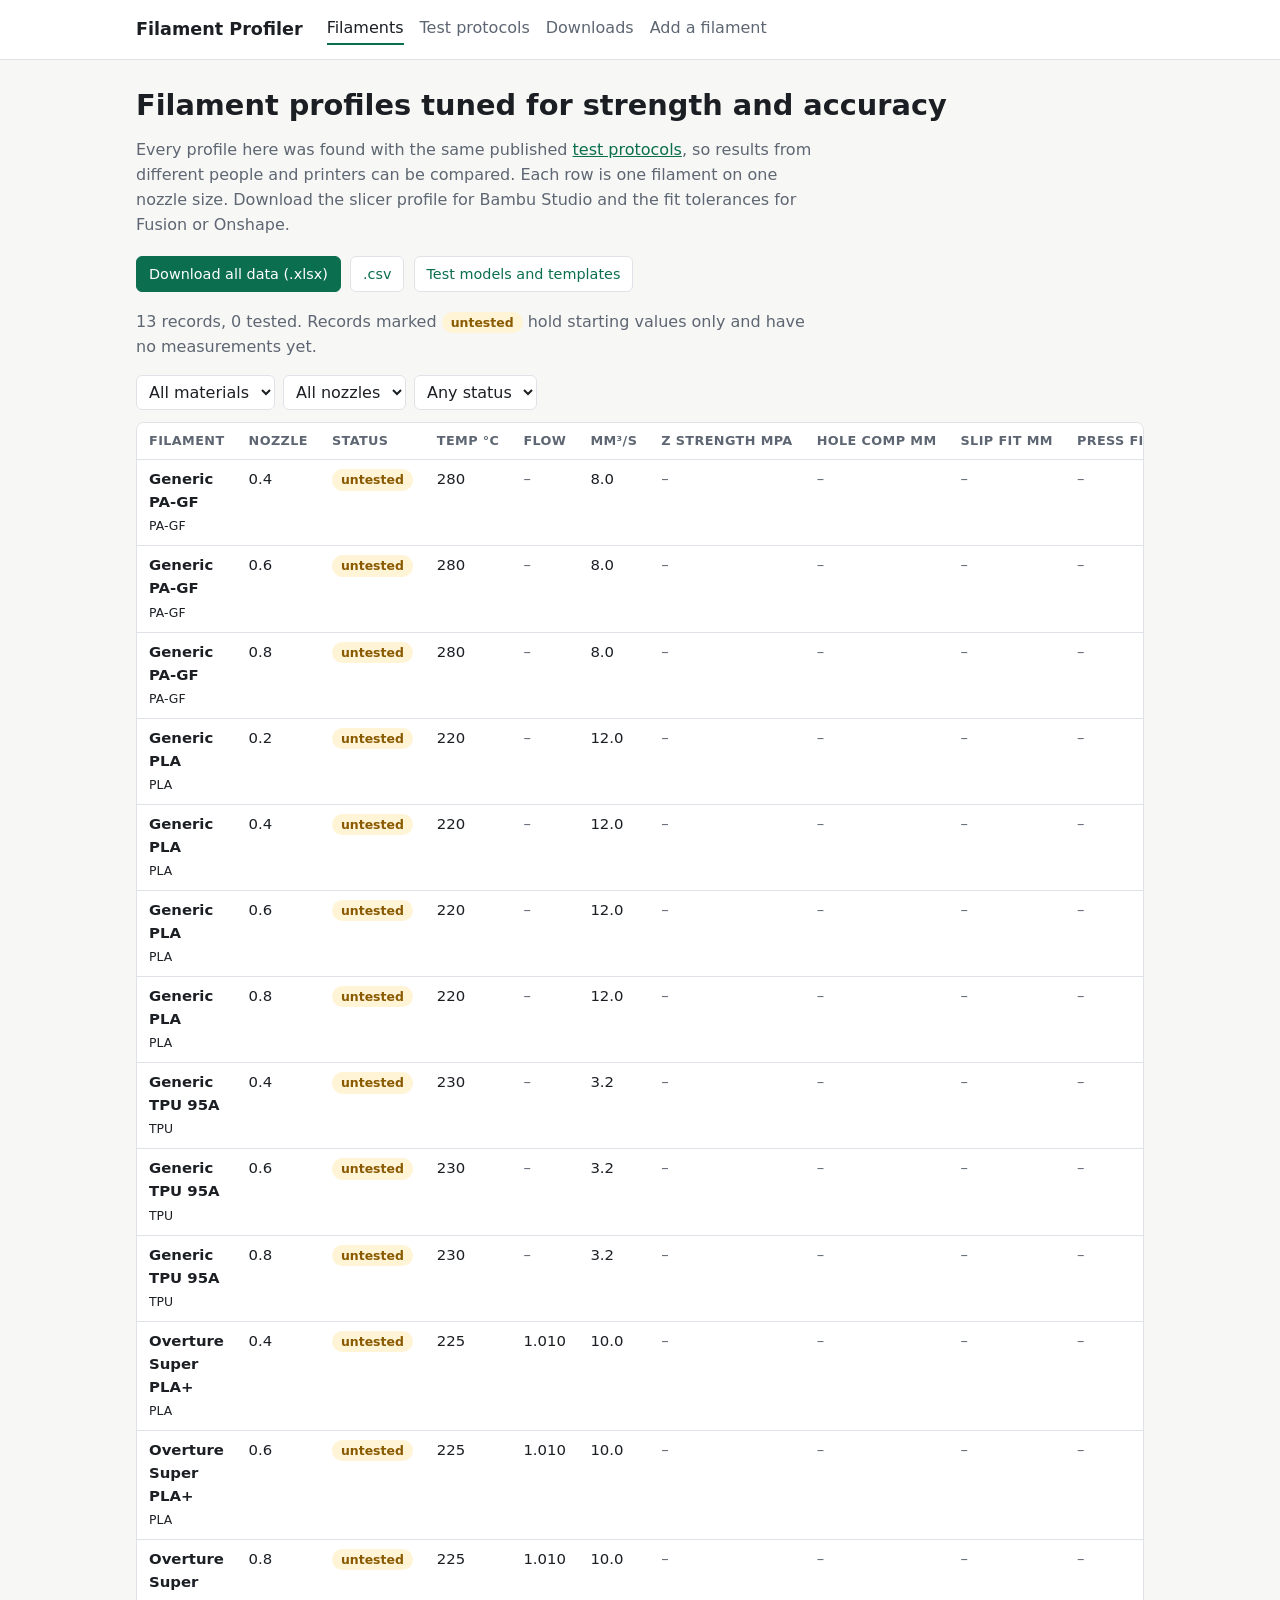
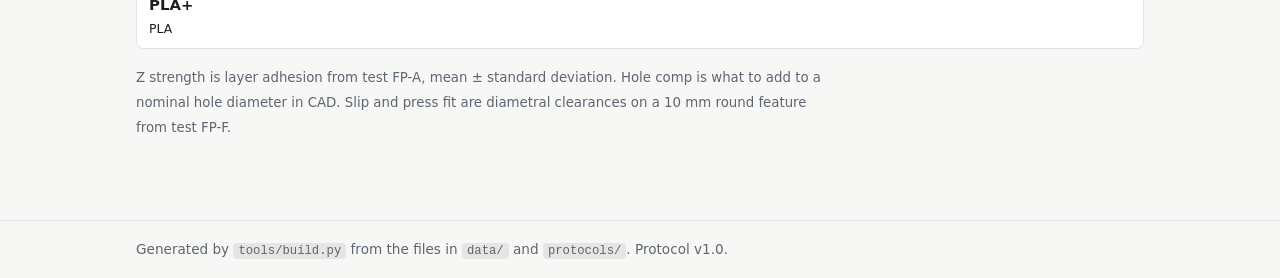
==== commit f9c1c2ad: "Add 0.8 mm nozzle versions of the Super PLA+ max-strength presets Co-Authored-By: Claude Opus 5.5 <n" ====
--- a/docs/index.html
+++ b/docs/index.html
@@ -10,14 +10,14 @@
 <p><a class="btn primary" href="downloads/exports/filament-profiler.xlsx" download>Download all data (.xlsx)</a>
 <a class="btn" href="downloads/exports/filament-profiler.csv" download>.csv</a>
 <a class="btn" href="downloads.html">Test models and templates</a></p>
-<p class="lead">12 records, 0 tested. Records marked <span class="pill untested">untested</span> hold starting values only and have no measurements yet.</p>
+<p class="lead">13 records, 0 tested. Records marked <span class="pill untested">untested</span> hold starting values only and have no measurements yet.</p>
 <div class="filters">
 <select id="fm" aria-label="Material"><option value="">All materials</option><option>PA-GF</option><option>PLA</option><option>TPU</option></select>
 <select id="fn" aria-label="Nozzle"><option value="">All nozzles</option><option value="0.2">0.2 mm</option><option value="0.4">0.4 mm</option><option value="0.6">0.6 mm</option><option value="0.8">0.8 mm</option></select>
 <select id="fs" aria-label="Status"><option value="">Any status</option><option>tested</option><option>untested</option></select>
 </div>
 <div class="tablewrap"><table id="t"><thead><tr><th>Filament</th><th>Nozzle</th><th>Status</th><th>Temp °C</th><th>Flow</th><th>mm³/s</th><th>Z strength MPa</th><th>Hole comp mm</th><th>Slip fit mm</th><th>Press fit mm</th><th>Downloads</th></tr></thead>
-<tbody><tr data-mat="PA-GF" data-noz="0.4" data-status="untested"><td><strong>Generic PA-GF</strong><br><small>PA-GF</small></td><td class="num">0.4</td><td><span class="pill untested">untested</span></td><td class="num">280</td><td class="num"><span class="empty">–</span></td><td class="num">8.0</td><td class="num"><span class="empty">–</span></td><td class="num"><span class="empty">–</span></td><td class="num"><span class="empty">–</span></td><td class="num"><span class="empty">–</span></td><td><a class="btn" href="downloads/exports/bambu/generic-pa-gf__0.4.json" download>Slicer profile</a></td></tr><tr data-mat="PA-GF" data-noz="0.6" data-status="untested"><td><strong>Generic PA-GF</strong><br><small>PA-GF</small></td><td class="num">0.6</td><td><span class="pill untested">untested</span></td><td class="num">280</td><td class="num"><span class="empty">–</span></td><td class="num">8.0</td><td class="num"><span class="empty">–</span></td><td class="num"><span class="empty">–</span></td><td class="num"><span class="empty">–</span></td><td class="num"><span class="empty">–</span></td><td><a class="btn" href="downloads/exports/bambu/generic-pa-gf__0.6.json" download>Slicer profile</a></td></tr><tr data-mat="PA-GF" data-noz="0.8" data-status="untested"><td><strong>Generic PA-GF</strong><br><small>PA-GF</small></td><td class="num">0.8</td><td><span class="pill untested">untested</span></td><td class="num">280</td><td class="num"><span class="empty">–</span></td><td class="num">8.0</td><td class="num"><span class="empty">–</span></td><td class="num"><span class="empty">–</span></td><td class="num"><span class="empty">–</span></td><td class="num"><span class="empty">–</span></td><td><a class="btn" href="downloads/exports/bambu/generic-pa-gf__0.8.json" download>Slicer profile</a></td></tr><tr data-mat="PLA" data-noz="0.2" data-status="untested"><td><strong>Generic PLA</strong><br><small>PLA</small></td><td class="num">0.2</td><td><span class="pill untested">untested</span></td><td class="num">220</td><td class="num"><span class="empty">–</span></td><td class="num">12.0</td><td class="num"><span class="empty">–</span></td><td class="num"><span class="empty">–</span></td><td class="num"><span class="empty">–</span></td><td class="num"><span class="empty">–</span></td><td><a class="btn" href="downloads/exports/bambu/generic-pla__0.2.json" download>Slicer profile</a></td></tr><tr data-mat="PLA" data-noz="0.4" data-status="untested"><td><strong>Generic PLA</strong><br><small>PLA</small></td><td class="num">0.4</td><td><span class="pill untested">untested</span></td><td class="num">220</td><td class="num"><span class="empty">–</span></td><td class="num">12.0</td><td class="num"><span class="empty">–</span></td><td class="num"><span class="empty">–</span></td><td class="num"><span class="empty">–</span></td><td class="num"><span class="empty">–</span></td><td><a class="btn" href="downloads/exports/bambu/generic-pla__0.4.json" download>Slicer profile</a></td></tr><tr data-mat="PLA" data-noz="0.6" data-status="untested"><td><strong>Generic PLA</strong><br><small>PLA</small></td><td class="num">0.6</td><td><span class="pill untested">untested</span></td><td class="num">220</td><td class="num"><span class="empty">–</span></td><td class="num">12.0</td><td class="num"><span class="empty">–</span></td><td class="num"><span class="empty">–</span></td><td class="num"><span class="empty">–</span></td><td class="num"><span class="empty">–</span></td><td><a class="btn" href="downloads/exports/bambu/generic-pla__0.6.json" download>Slicer profile</a></td></tr><tr data-mat="PLA" data-noz="0.8" data-status="untested"><td><strong>Generic PLA</strong><br><small>PLA</small></td><td class="num">0.8</td><td><span class="pill untested">untested</span></td><td class="num">220</td><td class="num"><span class="empty">–</span></td><td class="num">12.0</td><td class="num"><span class="empty">–</span></td><td class="num"><span class="empty">–</span></td><td class="num"><span class="empty">–</span></td><td class="num"><span class="empty">–</span></td><td><a class="btn" href="downloads/exports/bambu/generic-pla__0.8.json" download>Slicer profile</a></td></tr><tr data-mat="TPU" data-noz="0.4" data-status="untested"><td><strong>Generic TPU 95A</strong><br><small>TPU</small></td><td class="num">0.4</td><td><span class="pill untested">untested</span></td><td class="num">230</td><td class="num"><span class="empty">–</span></td><td class="num">3.2</td><td class="num"><span class="empty">–</span></td><td class="num"><span class="empty">–</span></td><td class="num"><span class="empty">–</span></td><td class="num"><span class="empty">–</span></td><td><a class="btn" href="downloads/exports/bambu/generic-tpu-95a__0.4.json" download>Slicer profile</a></td></tr><tr data-mat="TPU" data-noz="0.6" data-status="untested"><td><strong>Generic TPU 95A</strong><br><small>TPU</small></td><td class="num">0.6</td><td><span class="pill untested">untested</span></td><td class="num">230</td><td class="num"><span class="empty">–</span></td><td class="num">3.2</td><td class="num"><span class="empty">–</span></td><td class="num"><span class="empty">–</span></td><td class="num"><span class="empty">–</span></td><td class="num"><span class="empty">–</span></td><td><a class="btn" href="downloads/exports/bambu/generic-tpu-95a__0.6.json" download>Slicer profile</a></td></tr><tr data-mat="TPU" data-noz="0.8" data-status="untested"><td><strong>Generic TPU 95A</strong><br><small>TPU</small></td><td class="num">0.8</td><td><span class="pill untested">untested</span></td><td class="num">230</td><td class="num"><span class="empty">–</span></td><td class="num">3.2</td><td class="num"><span class="empty">–</span></td><td class="num"><span class="empty">–</span></td><td class="num"><span class="empty">–</span></td><td class="num"><span class="empty">–</span></td><td><a class="btn" href="downloads/exports/bambu/generic-tpu-95a__0.8.json" download>Slicer profile</a></td></tr><tr data-mat="PLA" data-noz="0.4" data-status="untested"><td><strong>Overture Super PLA+</strong><br><small>PLA</small></td><td class="num">0.4</td><td><span class="pill untested">untested</span></td><td class="num">225</td><td class="num">1.010</td><td class="num">10.0</td><td class="num"><span class="empty">–</span></td><td class="num"><span class="empty">–</span></td><td class="num"><span class="empty">–</span></td><td class="num"><span class="empty">–</span></td><td><a class="btn" href="downloads/exports/bambu/overture-super-pla-plus__0.4.json" download>Slicer profile</a></td></tr><tr data-mat="PLA" data-noz="0.6" data-status="untested"><td><strong>Overture Super PLA+</strong><br><small>PLA</small></td><td class="num">0.6</td><td><span class="pill untested">untested</span></td><td class="num">225</td><td class="num">1.010</td><td class="num">10.0</td><td class="num"><span class="empty">–</span></td><td class="num"><span class="empty">–</span></td><td class="num"><span class="empty">–</span></td><td class="num"><span class="empty">–</span></td><td><a class="btn" href="downloads/exports/bambu/overture-super-pla-plus__0.6.json" download>Slicer profile</a></td></tr></tbody></table></div>
+<tbody><tr data-mat="PA-GF" data-noz="0.4" data-status="untested"><td><strong>Generic PA-GF</strong><br><small>PA-GF</small></td><td class="num">0.4</td><td><span class="pill untested">untested</span></td><td class="num">280</td><td class="num"><span class="empty">–</span></td><td class="num">8.0</td><td class="num"><span class="empty">–</span></td><td class="num"><span class="empty">–</span></td><td class="num"><span class="empty">–</span></td><td class="num"><span class="empty">–</span></td><td><a class="btn" href="downloads/exports/bambu/generic-pa-gf__0.4.json" download>Slicer profile</a></td></tr><tr data-mat="PA-GF" data-noz="0.6" data-status="untested"><td><strong>Generic PA-GF</strong><br><small>PA-GF</small></td><td class="num">0.6</td><td><span class="pill untested">untested</span></td><td class="num">280</td><td class="num"><span class="empty">–</span></td><td class="num">8.0</td><td class="num"><span class="empty">–</span></td><td class="num"><span class="empty">–</span></td><td class="num"><span class="empty">–</span></td><td class="num"><span class="empty">–</span></td><td><a class="btn" href="downloads/exports/bambu/generic-pa-gf__0.6.json" download>Slicer profile</a></td></tr><tr data-mat="PA-GF" data-noz="0.8" data-status="untested"><td><strong>Generic PA-GF</strong><br><small>PA-GF</small></td><td class="num">0.8</td><td><span class="pill untested">untested</span></td><td class="num">280</td><td class="num"><span class="empty">–</span></td><td class="num">8.0</td><td class="num"><span class="empty">–</span></td><td class="num"><span class="empty">–</span></td><td class="num"><span class="empty">–</span></td><td class="num"><span class="empty">–</span></td><td><a class="btn" href="downloads/exports/bambu/generic-pa-gf__0.8.json" download>Slicer profile</a></td></tr><tr data-mat="PLA" data-noz="0.2" data-status="untested"><td><strong>Generic PLA</strong><br><small>PLA</small></td><td class="num">0.2</td><td><span class="pill untested">untested</span></td><td class="num">220</td><td class="num"><span class="empty">–</span></td><td class="num">12.0</td><td class="num"><span class="empty">–</span></td><td class="num"><span class="empty">–</span></td><td class="num"><span class="empty">–</span></td><td class="num"><span class="empty">–</span></td><td><a class="btn" href="downloads/exports/bambu/generic-pla__0.2.json" download>Slicer profile</a></td></tr><tr data-mat="PLA" data-noz="0.4" data-status="untested"><td><strong>Generic PLA</strong><br><small>PLA</small></td><td class="num">0.4</td><td><span class="pill untested">untested</span></td><td class="num">220</td><td class="num"><span class="empty">–</span></td><td class="num">12.0</td><td class="num"><span class="empty">–</span></td><td class="num"><span class="empty">–</span></td><td class="num"><span class="empty">–</span></td><td class="num"><span class="empty">–</span></td><td><a class="btn" href="downloads/exports/bambu/generic-pla__0.4.json" download>Slicer profile</a></td></tr><tr data-mat="PLA" data-noz="0.6" data-status="untested"><td><strong>Generic PLA</strong><br><small>PLA</small></td><td class="num">0.6</td><td><span class="pill untested">untested</span></td><td class="num">220</td><td class="num"><span class="empty">–</span></td><td class="num">12.0</td><td class="num"><span class="empty">–</span></td><td class="num"><span class="empty">–</span></td><td class="num"><span class="empty">–</span></td><td class="num"><span class="empty">–</span></td><td><a class="btn" href="downloads/exports/bambu/generic-pla__0.6.json" download>Slicer profile</a></td></tr><tr data-mat="PLA" data-noz="0.8" data-status="untested"><td><strong>Generic PLA</strong><br><small>PLA</small></td><td class="num">0.8</td><td><span class="pill untested">untested</span></td><td class="num">220</td><td class="num"><span class="empty">–</span></td><td class="num">12.0</td><td class="num"><span class="empty">–</span></td><td class="num"><span class="empty">–</span></td><td class="num"><span class="empty">–</span></td><td class="num"><span class="empty">–</span></td><td><a class="btn" href="downloads/exports/bambu/generic-pla__0.8.json" download>Slicer profile</a></td></tr><tr data-mat="TPU" data-noz="0.4" data-status="untested"><td><strong>Generic TPU 95A</strong><br><small>TPU</small></td><td class="num">0.4</td><td><span class="pill untested">untested</span></td><td class="num">230</td><td class="num"><span class="empty">–</span></td><td class="num">3.2</td><td class="num"><span class="empty">–</span></td><td class="num"><span class="empty">–</span></td><td class="num"><span class="empty">–</span></td><td class="num"><span class="empty">–</span></td><td><a class="btn" href="downloads/exports/bambu/generic-tpu-95a__0.4.json" download>Slicer profile</a></td></tr><tr data-mat="TPU" data-noz="0.6" data-status="untested"><td><strong>Generic TPU 95A</strong><br><small>TPU</small></td><td class="num">0.6</td><td><span class="pill untested">untested</span></td><td class="num">230</td><td class="num"><span class="empty">–</span></td><td class="num">3.2</td><td class="num"><span class="empty">–</span></td><td class="num"><span class="empty">–</span></td><td class="num"><span class="empty">–</span></td><td class="num"><span class="empty">–</span></td><td><a class="btn" href="downloads/exports/bambu/generic-tpu-95a__0.6.json" download>Slicer profile</a></td></tr><tr data-mat="TPU" data-noz="0.8" data-status="untested"><td><strong>Generic TPU 95A</strong><br><small>TPU</small></td><td class="num">0.8</td><td><span class="pill untested">untested</span></td><td class="num">230</td><td class="num"><span class="empty">–</span></td><td class="num">3.2</td><td class="num"><span class="empty">–</span></td><td class="num"><span class="empty">–</span></td><td class="num"><span class="empty">–</span></td><td class="num"><span class="empty">–</span></td><td><a class="btn" href="downloads/exports/bambu/generic-tpu-95a__0.8.json" download>Slicer profile</a></td></tr><tr data-mat="PLA" data-noz="0.4" data-status="untested"><td><strong>Overture Super PLA+</strong><br><small>PLA</small></td><td class="num">0.4</td><td><span class="pill untested">untested</span></td><td class="num">225</td><td class="num">1.010</td><td class="num">10.0</td><td class="num"><span class="empty">–</span></td><td class="num"><span class="empty">–</span></td><td class="num"><span class="empty">–</span></td><td class="num"><span class="empty">–</span></td><td><a class="btn" href="downloads/exports/bambu/overture-super-pla-plus__0.4.json" download>Slicer profile</a></td></tr><tr data-mat="PLA" data-noz="0.6" data-status="untested"><td><strong>Overture Super PLA+</strong><br><small>PLA</small></td><td class="num">0.6</td><td><span class="pill untested">untested</span></td><td class="num">225</td><td class="num">1.010</td><td class="num">10.0</td><td class="num"><span class="empty">–</span></td><td class="num"><span class="empty">–</span></td><td class="num"><span class="empty">–</span></td><td class="num"><span class="empty">–</span></td><td><a class="btn" href="downloads/exports/bambu/overture-super-pla-plus__0.6.json" download>Slicer profile</a></td></tr><tr data-mat="PLA" data-noz="0.8" data-status="untested"><td><strong>Overture Super PLA+</strong><br><small>PLA</small></td><td class="num">0.8</td><td><span class="pill untested">untested</span></td><td class="num">225</td><td class="num">1.010</td><td class="num">10.0</td><td class="num"><span class="empty">–</span></td><td class="num"><span class="empty">–</span></td><td class="num"><span class="empty">–</span></td><td class="num"><span class="empty">–</span></td><td><a class="btn" href="downloads/exports/bambu/overture-super-pla-plus__0.8.json" download>Slicer profile</a></td></tr></tbody></table></div>
 <p class="lead"><small>Z strength is layer adhesion from test FP-A, mean ± standard deviation. Hole comp is what to add to a nominal hole diameter in CAD. Slip and press fit are diametral clearances on a 10 mm round feature from test FP-F.</small></p>
 <script>
 const f=['fm','fn','fs'].map(i=>document.getElementById(i));
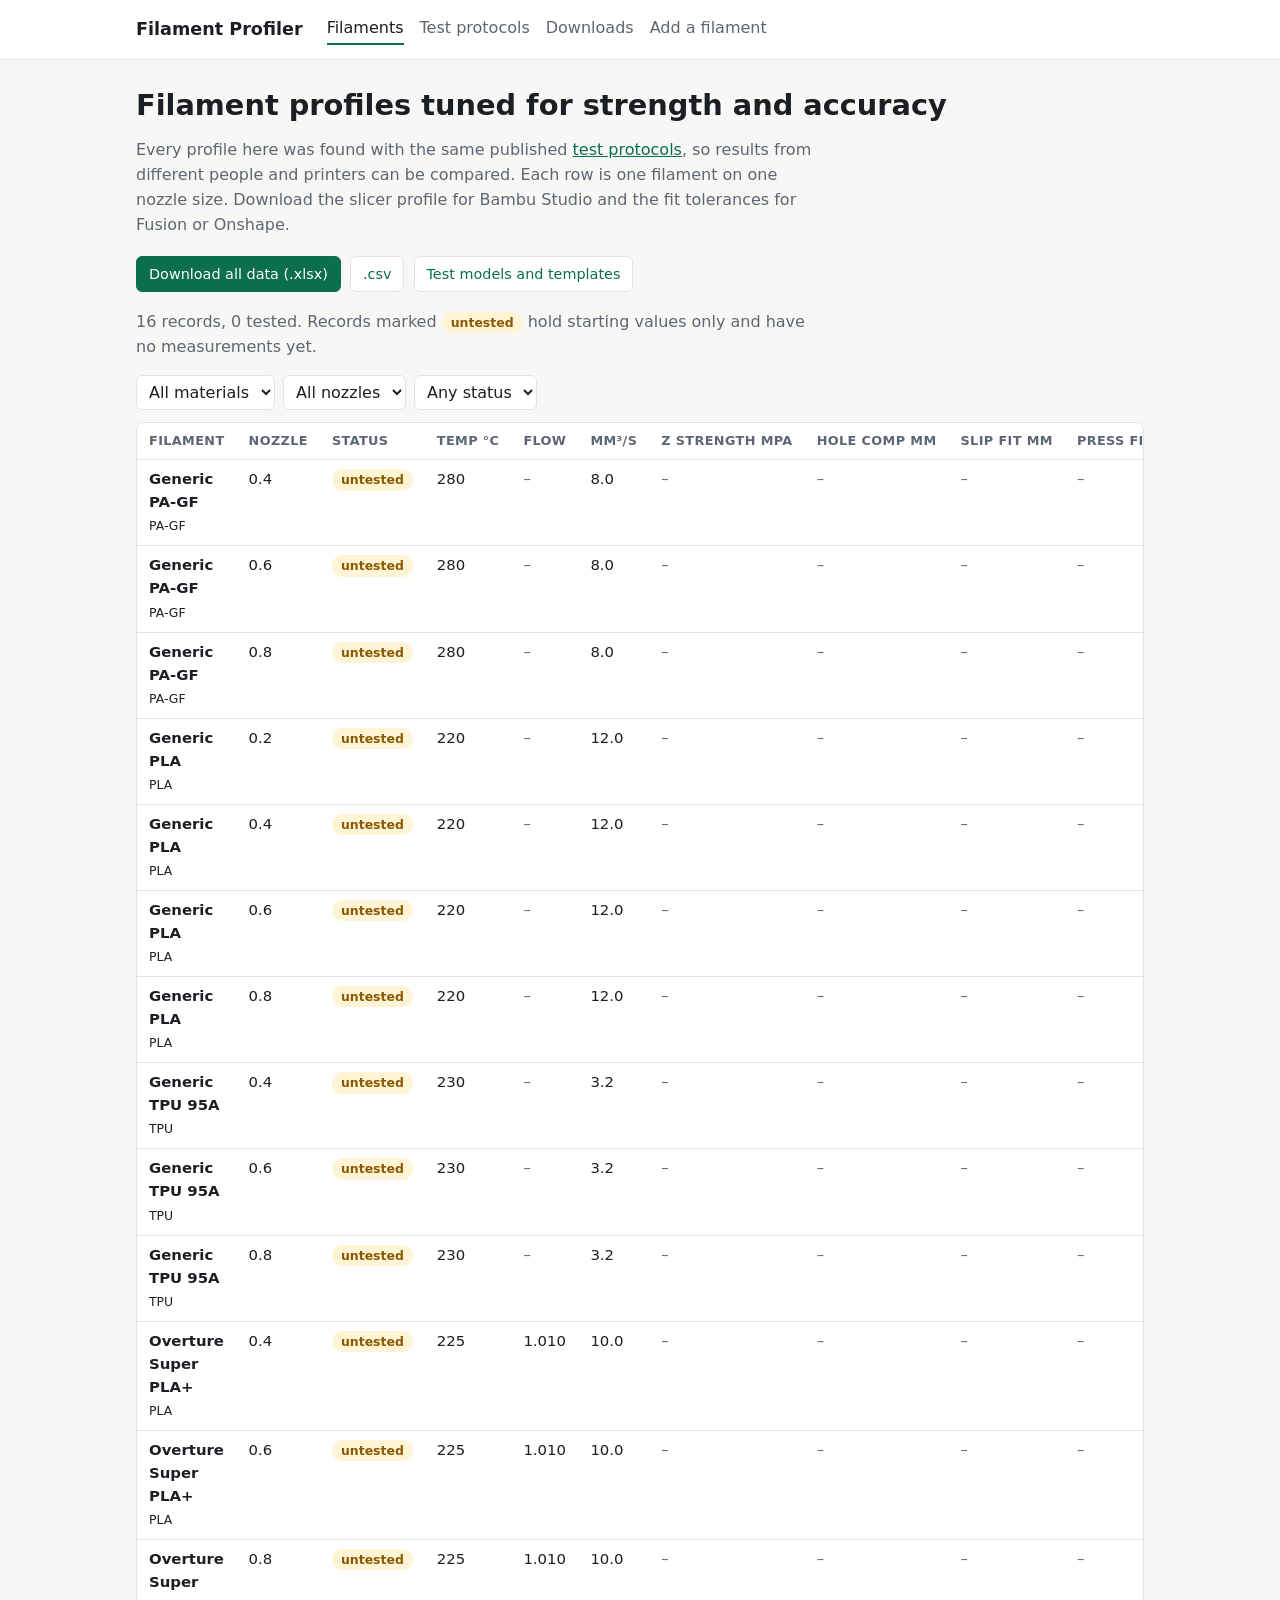
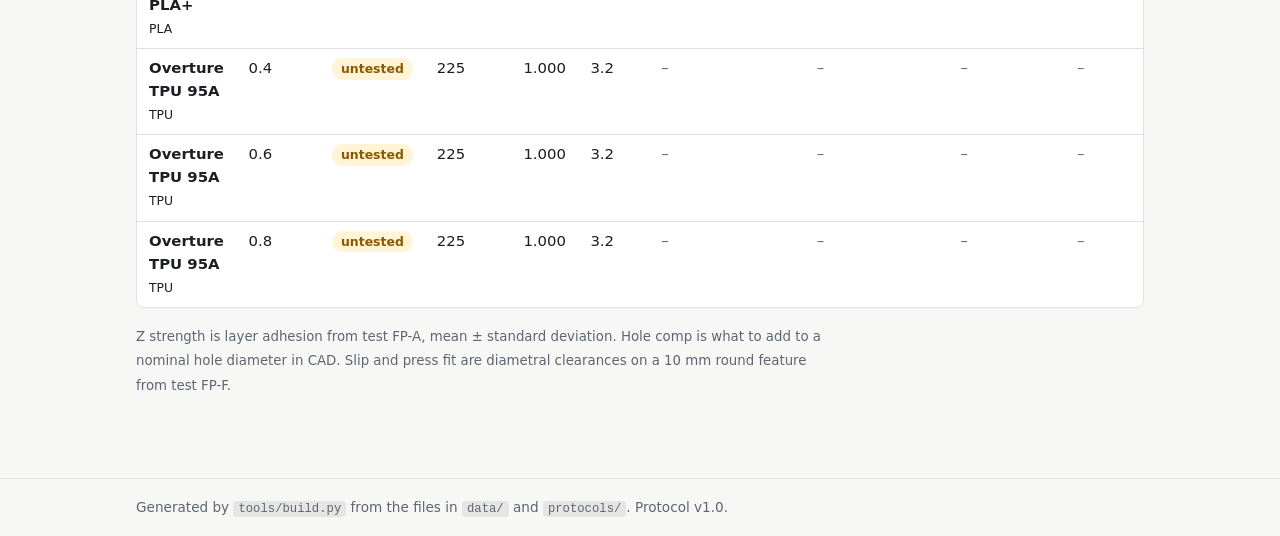
==== commit 8d2c5309: "Add max-strength Overture TPU 95A presets for H3C 0.4/0.6/0.8 nozzles Co-Authored-By: Claude Opus 5." ====
--- a/docs/index.html
+++ b/docs/index.html
@@ -10,14 +10,14 @@
 <p><a class="btn primary" href="downloads/exports/filament-profiler.xlsx" download>Download all data (.xlsx)</a>
 <a class="btn" href="downloads/exports/filament-profiler.csv" download>.csv</a>
 <a class="btn" href="downloads.html">Test models and templates</a></p>
-<p class="lead">13 records, 0 tested. Records marked <span class="pill untested">untested</span> hold starting values only and have no measurements yet.</p>
+<p class="lead">16 records, 0 tested. Records marked <span class="pill untested">untested</span> hold starting values only and have no measurements yet.</p>
 <div class="filters">
 <select id="fm" aria-label="Material"><option value="">All materials</option><option>PA-GF</option><option>PLA</option><option>TPU</option></select>
 <select id="fn" aria-label="Nozzle"><option value="">All nozzles</option><option value="0.2">0.2 mm</option><option value="0.4">0.4 mm</option><option value="0.6">0.6 mm</option><option value="0.8">0.8 mm</option></select>
 <select id="fs" aria-label="Status"><option value="">Any status</option><option>tested</option><option>untested</option></select>
 </div>
 <div class="tablewrap"><table id="t"><thead><tr><th>Filament</th><th>Nozzle</th><th>Status</th><th>Temp °C</th><th>Flow</th><th>mm³/s</th><th>Z strength MPa</th><th>Hole comp mm</th><th>Slip fit mm</th><th>Press fit mm</th><th>Downloads</th></tr></thead>
-<tbody><tr data-mat="PA-GF" data-noz="0.4" data-status="untested"><td><strong>Generic PA-GF</strong><br><small>PA-GF</small></td><td class="num">0.4</td><td><span class="pill untested">untested</span></td><td class="num">280</td><td class="num"><span class="empty">–</span></td><td class="num">8.0</td><td class="num"><span class="empty">–</span></td><td class="num"><span class="empty">–</span></td><td class="num"><span class="empty">–</span></td><td class="num"><span class="empty">–</span></td><td><a class="btn" href="downloads/exports/bambu/generic-pa-gf__0.4.json" download>Slicer profile</a></td></tr><tr data-mat="PA-GF" data-noz="0.6" data-status="untested"><td><strong>Generic PA-GF</strong><br><small>PA-GF</small></td><td class="num">0.6</td><td><span class="pill untested">untested</span></td><td class="num">280</td><td class="num"><span class="empty">–</span></td><td class="num">8.0</td><td class="num"><span class="empty">–</span></td><td class="num"><span class="empty">–</span></td><td class="num"><span class="empty">–</span></td><td class="num"><span class="empty">–</span></td><td><a class="btn" href="downloads/exports/bambu/generic-pa-gf__0.6.json" download>Slicer profile</a></td></tr><tr data-mat="PA-GF" data-noz="0.8" data-status="untested"><td><strong>Generic PA-GF</strong><br><small>PA-GF</small></td><td class="num">0.8</td><td><span class="pill untested">untested</span></td><td class="num">280</td><td class="num"><span class="empty">–</span></td><td class="num">8.0</td><td class="num"><span class="empty">–</span></td><td class="num"><span class="empty">–</span></td><td class="num"><span class="empty">–</span></td><td class="num"><span class="empty">–</span></td><td><a class="btn" href="downloads/exports/bambu/generic-pa-gf__0.8.json" download>Slicer profile</a></td></tr><tr data-mat="PLA" data-noz="0.2" data-status="untested"><td><strong>Generic PLA</strong><br><small>PLA</small></td><td class="num">0.2</td><td><span class="pill untested">untested</span></td><td class="num">220</td><td class="num"><span class="empty">–</span></td><td class="num">12.0</td><td class="num"><span class="empty">–</span></td><td class="num"><span class="empty">–</span></td><td class="num"><span class="empty">–</span></td><td class="num"><span class="empty">–</span></td><td><a class="btn" href="downloads/exports/bambu/generic-pla__0.2.json" download>Slicer profile</a></td></tr><tr data-mat="PLA" data-noz="0.4" data-status="untested"><td><strong>Generic PLA</strong><br><small>PLA</small></td><td class="num">0.4</td><td><span class="pill untested">untested</span></td><td class="num">220</td><td class="num"><span class="empty">–</span></td><td class="num">12.0</td><td class="num"><span class="empty">–</span></td><td class="num"><span class="empty">–</span></td><td class="num"><span class="empty">–</span></td><td class="num"><span class="empty">–</span></td><td><a class="btn" href="downloads/exports/bambu/generic-pla__0.4.json" download>Slicer profile</a></td></tr><tr data-mat="PLA" data-noz="0.6" data-status="untested"><td><strong>Generic PLA</strong><br><small>PLA</small></td><td class="num">0.6</td><td><span class="pill untested">untested</span></td><td class="num">220</td><td class="num"><span class="empty">–</span></td><td class="num">12.0</td><td class="num"><span class="empty">–</span></td><td class="num"><span class="empty">–</span></td><td class="num"><span class="empty">–</span></td><td class="num"><span class="empty">–</span></td><td><a class="btn" href="downloads/exports/bambu/generic-pla__0.6.json" download>Slicer profile</a></td></tr><tr data-mat="PLA" data-noz="0.8" data-status="untested"><td><strong>Generic PLA</strong><br><small>PLA</small></td><td class="num">0.8</td><td><span class="pill untested">untested</span></td><td class="num">220</td><td class="num"><span class="empty">–</span></td><td class="num">12.0</td><td class="num"><span class="empty">–</span></td><td class="num"><span class="empty">–</span></td><td class="num"><span class="empty">–</span></td><td class="num"><span class="empty">–</span></td><td><a class="btn" href="downloads/exports/bambu/generic-pla__0.8.json" download>Slicer profile</a></td></tr><tr data-mat="TPU" data-noz="0.4" data-status="untested"><td><strong>Generic TPU 95A</strong><br><small>TPU</small></td><td class="num">0.4</td><td><span class="pill untested">untested</span></td><td class="num">230</td><td class="num"><span class="empty">–</span></td><td class="num">3.2</td><td class="num"><span class="empty">–</span></td><td class="num"><span class="empty">–</span></td><td class="num"><span class="empty">–</span></td><td class="num"><span class="empty">–</span></td><td><a class="btn" href="downloads/exports/bambu/generic-tpu-95a__0.4.json" download>Slicer profile</a></td></tr><tr data-mat="TPU" data-noz="0.6" data-status="untested"><td><strong>Generic TPU 95A</strong><br><small>TPU</small></td><td class="num">0.6</td><td><span class="pill untested">untested</span></td><td class="num">230</td><td class="num"><span class="empty">–</span></td><td class="num">3.2</td><td class="num"><span class="empty">–</span></td><td class="num"><span class="empty">–</span></td><td class="num"><span class="empty">–</span></td><td class="num"><span class="empty">–</span></td><td><a class="btn" href="downloads/exports/bambu/generic-tpu-95a__0.6.json" download>Slicer profile</a></td></tr><tr data-mat="TPU" data-noz="0.8" data-status="untested"><td><strong>Generic TPU 95A</strong><br><small>TPU</small></td><td class="num">0.8</td><td><span class="pill untested">untested</span></td><td class="num">230</td><td class="num"><span class="empty">–</span></td><td class="num">3.2</td><td class="num"><span class="empty">–</span></td><td class="num"><span class="empty">–</span></td><td class="num"><span class="empty">–</span></td><td class="num"><span class="empty">–</span></td><td><a class="btn" href="downloads/exports/bambu/generic-tpu-95a__0.8.json" download>Slicer profile</a></td></tr><tr data-mat="PLA" data-noz="0.4" data-status="untested"><td><strong>Overture Super PLA+</strong><br><small>PLA</small></td><td class="num">0.4</td><td><span class="pill untested">untested</span></td><td class="num">225</td><td class="num">1.010</td><td class="num">10.0</td><td class="num"><span class="empty">–</span></td><td class="num"><span class="empty">–</span></td><td class="num"><span class="empty">–</span></td><td class="num"><span class="empty">–</span></td><td><a class="btn" href="downloads/exports/bambu/overture-super-pla-plus__0.4.json" download>Slicer profile</a></td></tr><tr data-mat="PLA" data-noz="0.6" data-status="untested"><td><strong>Overture Super PLA+</strong><br><small>PLA</small></td><td class="num">0.6</td><td><span class="pill untested">untested</span></td><td class="num">225</td><td class="num">1.010</td><td class="num">10.0</td><td class="num"><span class="empty">–</span></td><td class="num"><span class="empty">–</span></td><td class="num"><span class="empty">–</span></td><td class="num"><span class="empty">–</span></td><td><a class="btn" href="downloads/exports/bambu/overture-super-pla-plus__0.6.json" download>Slicer profile</a></td></tr><tr data-mat="PLA" data-noz="0.8" data-status="untested"><td><strong>Overture Super PLA+</strong><br><small>PLA</small></td><td class="num">0.8</td><td><span class="pill untested">untested</span></td><td class="num">225</td><td class="num">1.010</td><td class="num">10.0</td><td class="num"><span class="empty">–</span></td><td class="num"><span class="empty">–</span></td><td class="num"><span class="empty">–</span></td><td class="num"><span class="empty">–</span></td><td><a class="btn" href="downloads/exports/bambu/overture-super-pla-plus__0.8.json" download>Slicer profile</a></td></tr></tbody></table></div>
+<tbody><tr data-mat="PA-GF" data-noz="0.4" data-status="untested"><td><strong>Generic PA-GF</strong><br><small>PA-GF</small></td><td class="num">0.4</td><td><span class="pill untested">untested</span></td><td class="num">280</td><td class="num"><span class="empty">–</span></td><td class="num">8.0</td><td class="num"><span class="empty">–</span></td><td class="num"><span class="empty">–</span></td><td class="num"><span class="empty">–</span></td><td class="num"><span class="empty">–</span></td><td><a class="btn" href="downloads/exports/bambu/generic-pa-gf__0.4.json" download>Slicer profile</a></td></tr><tr data-mat="PA-GF" data-noz="0.6" data-status="untested"><td><strong>Generic PA-GF</strong><br><small>PA-GF</small></td><td class="num">0.6</td><td><span class="pill untested">untested</span></td><td class="num">280</td><td class="num"><span class="empty">–</span></td><td class="num">8.0</td><td class="num"><span class="empty">–</span></td><td class="num"><span class="empty">–</span></td><td class="num"><span class="empty">–</span></td><td class="num"><span class="empty">–</span></td><td><a class="btn" href="downloads/exports/bambu/generic-pa-gf__0.6.json" download>Slicer profile</a></td></tr><tr data-mat="PA-GF" data-noz="0.8" data-status="untested"><td><strong>Generic PA-GF</strong><br><small>PA-GF</small></td><td class="num">0.8</td><td><span class="pill untested">untested</span></td><td class="num">280</td><td class="num"><span class="empty">–</span></td><td class="num">8.0</td><td class="num"><span class="empty">–</span></td><td class="num"><span class="empty">–</span></td><td class="num"><span class="empty">–</span></td><td class="num"><span class="empty">–</span></td><td><a class="btn" href="downloads/exports/bambu/generic-pa-gf__0.8.json" download>Slicer profile</a></td></tr><tr data-mat="PLA" data-noz="0.2" data-status="untested"><td><strong>Generic PLA</strong><br><small>PLA</small></td><td class="num">0.2</td><td><span class="pill untested">untested</span></td><td class="num">220</td><td class="num"><span class="empty">–</span></td><td class="num">12.0</td><td class="num"><span class="empty">–</span></td><td class="num"><span class="empty">–</span></td><td class="num"><span class="empty">–</span></td><td class="num"><span class="empty">–</span></td><td><a class="btn" href="downloads/exports/bambu/generic-pla__0.2.json" download>Slicer profile</a></td></tr><tr data-mat="PLA" data-noz="0.4" data-status="untested"><td><strong>Generic PLA</strong><br><small>PLA</small></td><td class="num">0.4</td><td><span class="pill untested">untested</span></td><td class="num">220</td><td class="num"><span class="empty">–</span></td><td class="num">12.0</td><td class="num"><span class="empty">–</span></td><td class="num"><span class="empty">–</span></td><td class="num"><span class="empty">–</span></td><td class="num"><span class="empty">–</span></td><td><a class="btn" href="downloads/exports/bambu/generic-pla__0.4.json" download>Slicer profile</a></td></tr><tr data-mat="PLA" data-noz="0.6" data-status="untested"><td><strong>Generic PLA</strong><br><small>PLA</small></td><td class="num">0.6</td><td><span class="pill untested">untested</span></td><td class="num">220</td><td class="num"><span class="empty">–</span></td><td class="num">12.0</td><td class="num"><span class="empty">–</span></td><td class="num"><span class="empty">–</span></td><td class="num"><span class="empty">–</span></td><td class="num"><span class="empty">–</span></td><td><a class="btn" href="downloads/exports/bambu/generic-pla__0.6.json" download>Slicer profile</a></td></tr><tr data-mat="PLA" data-noz="0.8" data-status="untested"><td><strong>Generic PLA</strong><br><small>PLA</small></td><td class="num">0.8</td><td><span class="pill untested">untested</span></td><td class="num">220</td><td class="num"><span class="empty">–</span></td><td class="num">12.0</td><td class="num"><span class="empty">–</span></td><td class="num"><span class="empty">–</span></td><td class="num"><span class="empty">–</span></td><td class="num"><span class="empty">–</span></td><td><a class="btn" href="downloads/exports/bambu/generic-pla__0.8.json" download>Slicer profile</a></td></tr><tr data-mat="TPU" data-noz="0.4" data-status="untested"><td><strong>Generic TPU 95A</strong><br><small>TPU</small></td><td class="num">0.4</td><td><span class="pill untested">untested</span></td><td class="num">230</td><td class="num"><span class="empty">–</span></td><td class="num">3.2</td><td class="num"><span class="empty">–</span></td><td class="num"><span class="empty">–</span></td><td class="num"><span class="empty">–</span></td><td class="num"><span class="empty">–</span></td><td><a class="btn" href="downloads/exports/bambu/generic-tpu-95a__0.4.json" download>Slicer profile</a></td></tr><tr data-mat="TPU" data-noz="0.6" data-status="untested"><td><strong>Generic TPU 95A</strong><br><small>TPU</small></td><td class="num">0.6</td><td><span class="pill untested">untested</span></td><td class="num">230</td><td class="num"><span class="empty">–</span></td><td class="num">3.2</td><td class="num"><span class="empty">–</span></td><td class="num"><span class="empty">–</span></td><td class="num"><span class="empty">–</span></td><td class="num"><span class="empty">–</span></td><td><a class="btn" href="downloads/exports/bambu/generic-tpu-95a__0.6.json" download>Slicer profile</a></td></tr><tr data-mat="TPU" data-noz="0.8" data-status="untested"><td><strong>Generic TPU 95A</strong><br><small>TPU</small></td><td class="num">0.8</td><td><span class="pill untested">untested</span></td><td class="num">230</td><td class="num"><span class="empty">–</span></td><td class="num">3.2</td><td class="num"><span class="empty">–</span></td><td class="num"><span class="empty">–</span></td><td class="num"><span class="empty">–</span></td><td class="num"><span class="empty">–</span></td><td><a class="btn" href="downloads/exports/bambu/generic-tpu-95a__0.8.json" download>Slicer profile</a></td></tr><tr data-mat="PLA" data-noz="0.4" data-status="untested"><td><strong>Overture Super PLA+</strong><br><small>PLA</small></td><td class="num">0.4</td><td><span class="pill untested">untested</span></td><td class="num">225</td><td class="num">1.010</td><td class="num">10.0</td><td class="num"><span class="empty">–</span></td><td class="num"><span class="empty">–</span></td><td class="num"><span class="empty">–</span></td><td class="num"><span class="empty">–</span></td><td><a class="btn" href="downloads/exports/bambu/overture-super-pla-plus__0.4.json" download>Slicer profile</a></td></tr><tr data-mat="PLA" data-noz="0.6" data-status="untested"><td><strong>Overture Super PLA+</strong><br><small>PLA</small></td><td class="num">0.6</td><td><span class="pill untested">untested</span></td><td class="num">225</td><td class="num">1.010</td><td class="num">10.0</td><td class="num"><span class="empty">–</span></td><td class="num"><span class="empty">–</span></td><td class="num"><span class="empty">–</span></td><td class="num"><span class="empty">–</span></td><td><a class="btn" href="downloads/exports/bambu/overture-super-pla-plus__0.6.json" download>Slicer profile</a></td></tr><tr data-mat="PLA" data-noz="0.8" data-status="untested"><td><strong>Overture Super PLA+</strong><br><small>PLA</small></td><td class="num">0.8</td><td><span class="pill untested">untested</span></td><td class="num">225</td><td class="num">1.010</td><td class="num">10.0</td><td class="num"><span class="empty">–</span></td><td class="num"><span class="empty">–</span></td><td class="num"><span class="empty">–</span></td><td class="num"><span class="empty">–</span></td><td><a class="btn" href="downloads/exports/bambu/overture-super-pla-plus__0.8.json" download>Slicer profile</a></td></tr><tr data-mat="TPU" data-noz="0.4" data-status="untested"><td><strong>Overture TPU 95A</strong><br><small>TPU</small></td><td class="num">0.4</td><td><span class="pill untested">untested</span></td><td class="num">225</td><td class="num">1.000</td><td class="num">3.2</td><td class="num"><span class="empty">–</span></td><td class="num"><span class="empty">–</span></td><td class="num"><span class="empty">–</span></td><td class="num"><span class="empty">–</span></td><td><a class="btn" href="downloads/exports/bambu/overture-tpu-95a__0.4.json" download>Slicer profile</a></td></tr><tr data-mat="TPU" data-noz="0.6" data-status="untested"><td><strong>Overture TPU 95A</strong><br><small>TPU</small></td><td class="num">0.6</td><td><span class="pill untested">untested</span></td><td class="num">225</td><td class="num">1.000</td><td class="num">3.2</td><td class="num"><span class="empty">–</span></td><td class="num"><span class="empty">–</span></td><td class="num"><span class="empty">–</span></td><td class="num"><span class="empty">–</span></td><td><a class="btn" href="downloads/exports/bambu/overture-tpu-95a__0.6.json" download>Slicer profile</a></td></tr><tr data-mat="TPU" data-noz="0.8" data-status="untested"><td><strong>Overture TPU 95A</strong><br><small>TPU</small></td><td class="num">0.8</td><td><span class="pill untested">untested</span></td><td class="num">225</td><td class="num">1.000</td><td class="num">3.2</td><td class="num"><span class="empty">–</span></td><td class="num"><span class="empty">–</span></td><td class="num"><span class="empty">–</span></td><td class="num"><span class="empty">–</span></td><td><a class="btn" href="downloads/exports/bambu/overture-tpu-95a__0.8.json" download>Slicer profile</a></td></tr></tbody></table></div>
 <p class="lead"><small>Z strength is layer adhesion from test FP-A, mean ± standard deviation. Hole comp is what to add to a nominal hole diameter in CAD. Slip and press fit are diametral clearances on a 10 mm round feature from test FP-F.</small></p>
 <script>
 const f=['fm','fn','fs'].map(i=>document.getElementById(i));
